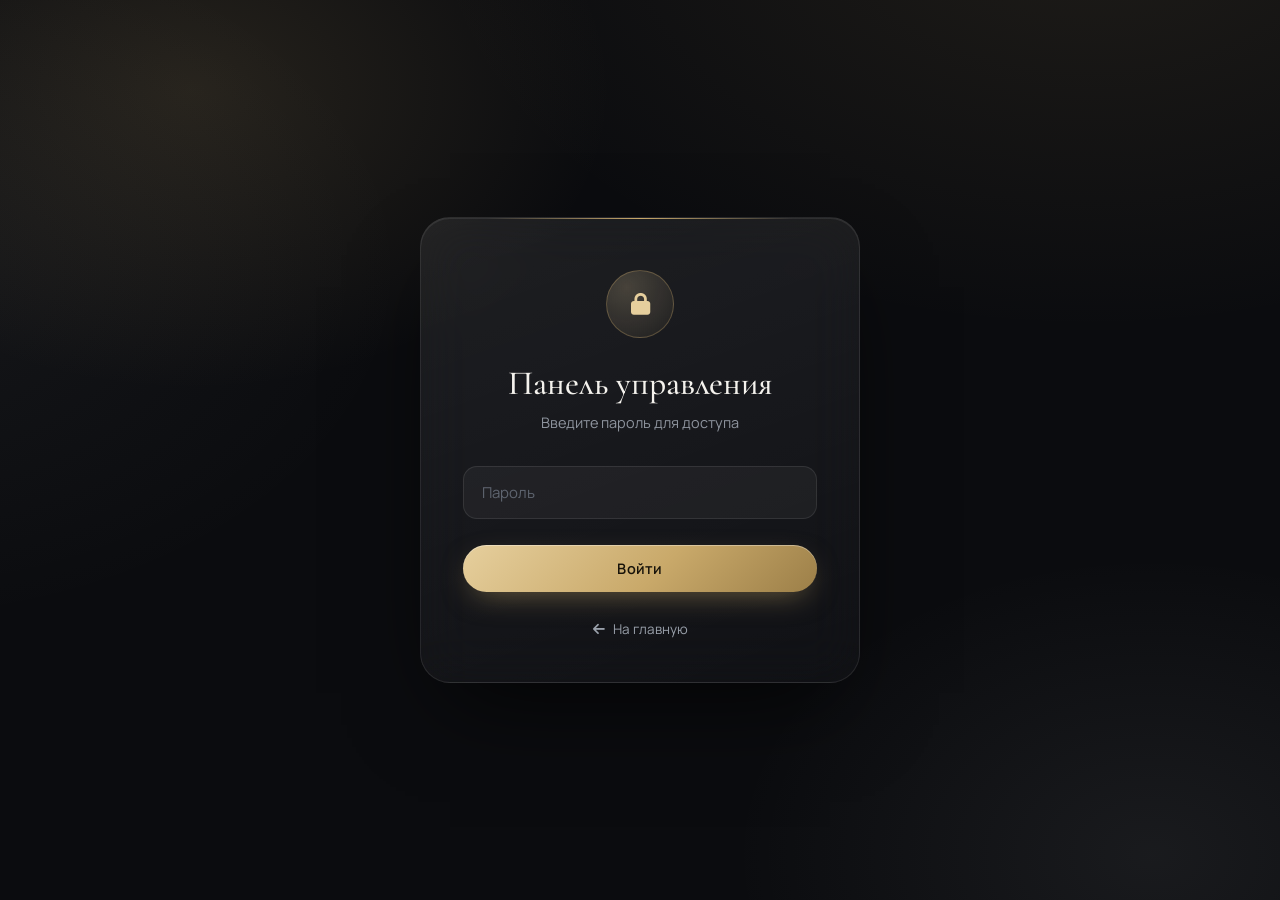
==== admin.html @ 1743007e "Initial frontend commit" ====
<!DOCTYPE html>
<html lang="ru">
<head>
  <meta charset="UTF-8">
  <meta name="viewport" content="width=device-width, initial-scale=1.0">
  <meta name="theme-color" content="#0b0c0f">
  <meta name="robots" content="noindex, nofollow">
  <title>Панель управления — УралWay</title>
  <link rel="preconnect" href="https://fonts.googleapis.com">
  <link rel="preconnect" href="https://fonts.gstatic.com" crossorigin>
  <link href="https://fonts.googleapis.com/css2?family=Cormorant+Garamond:wght@500;600;700&family=Manrope:wght@400;500;600;700&display=swap" rel="stylesheet">
  <link rel="stylesheet" href="https://cdnjs.cloudflare.com/ajax/libs/font-awesome/6.5.1/css/all.min.css">
  <link rel="stylesheet" href="style.css">
</head>
<body class="admin-body">

  <!-- ВХОД -->
  <div class="admin-login" id="adminLogin">
    <form class="login-card" id="loginForm" autocomplete="off">
      <div class="login-card__icon"><i class="fa-solid fa-lock"></i></div>
      <h1 class="login-card__title">Панель управления</h1>
      <p class="login-card__subtitle">Введите пароль для доступа</p>
      <div class="field field--login"><input type="password" id="adminPassword" placeholder="Пароль"></div>
      <button type="submit" class="btn btn--cta btn--block">Войти</button>
      <p class="login-card__error" id="loginError" hidden>Неверный пароль.</p>
      <a href="index.html" class="login-card__back"><i class="fa-solid fa-arrow-left"></i> На главную</a>
    </form>
  </div>

  <!-- ПРИЛОЖЕНИЕ -->
  <div class="admin-app" id="adminApp" hidden>

    <!-- БОКОВОЕ МЕНЮ -->
    <aside class="admin-sidebar">
      <div class="admin-brand">
        <span class="admin-brand__icon"><i class="fa-solid fa-route"></i></span>
        <span class="admin-brand__text">УралWay<small>панель управления</small></span>
      </div>

      <nav class="admin-nav" aria-label="Разделы">
        <span class="admin-nav__label">Разделы</span>
        <button class="btn btn--cta tab-btn active" data-tab="bookings"><i class="fa-solid fa-ticket"></i><span>Заявки и рейсы</span></button>

        <!-- ВРЕМЕННО СКРЫТО: РАССЫЛКА
        <button class="btn btn--outline tab-btn" data-tab="subscribers"><i class="fa-solid fa-envelope-open-text"></i><span>Подписчики (Email)</span></button>
        -->
        <button class="btn btn--outline tab-btn" data-tab="banned"><i class="fa-solid fa-user-slash"></i><span>Бан-лист</span></button>
      </nav>

      <div class="admin-sidebar__foot">
        <a href="index.html" class="admin-sidebar__link" target="_blank"><i class="fa-solid fa-globe"></i><span>Открыть сайт</span></a>
        <button class="btn btn--gold-outline btn--sm" id="logoutBtn"><i class="fa-solid fa-right-from-bracket"></i><span>Выйти</span></button>
      </div>
    </aside>

    <!-- ОСНОВНАЯ ОБЛАСТЬ -->
    <main class="admin-main">
      <div class="admin-content">

        <!-- ДОБАВЛЕНИЕ И УПРАВЛЕНИЕ РЕЙСАМИ -->
        <div class="admin-split">
          <div class="admin-section tab-content active" id="tab-bookings">
            <h2 class="admin-section__title"><i class="fa-solid fa-plus"></i> Добавить цикл поездки</h2>
            <p class="admin-section__hint">Создаются два рейса: «Туда» и «Обратно». Водитель у них общий, у каждого рейса своя шкала занятости мест.</p>
            <form id="addAnnouncementForm" class="admin-form">
              <div class="field field--wide">
                <label>Номер водителя * (на оба рейса)</label>
                <select id="aDriverId" required>
                  <option value="1">Водитель 1 (Черный)</option>
                  <option value="2">Водитель 2 (Серебристый)</option>
                </select>
              </div>

              <div class="cycle-leg cycle-leg--forward">
                <h3 class="cycle-leg__title"><i class="fa-solid fa-arrow-right"></i> Туда <small>Магнитогорск ➔ Оренбург</small></h3>
                <div class="field"><label>Дата *</label><input type="date" id="aDate" required></div>
                <div class="field"><label>Время старта *</label><input type="time" id="aTime" required></div>
                <div class="field field--wide"><label>Адрес старта *</label><input type="text" id="aAddress" required placeholder="г. Магнитогорск, Гостиный двор"></div>
              </div>

              <div class="cycle-leg cycle-leg--return">
                <h3 class="cycle-leg__title"><i class="fa-solid fa-arrow-left"></i> Обратно <small>Оренбург ➔ Магнитогорск</small></h3>
                <div class="field"><label>Дата * (может отличаться)</label><input type="date" id="aReturnDate" required></div>
                <div class="field"><label>Время старта *</label><input type="time" id="aReturnTime" required></div>
                <div class="field field--wide"><label>Адрес старта *</label><input type="text" id="aReturnAddress" required placeholder="г. Оренбург, Автовокзал"></div>
              </div>

              <button type="submit" class="btn btn--cta admin-form__submit">Опубликовать цикл</button>
            </form>
          </div>

          <div class="admin-section tab-content active" id="tab-trips">
            <h2 class="admin-section__title"><i class="fa-solid fa-bus"></i> Управление рейсами</h2>
            <p class="admin-section__hint">Рейсы «Туда» и «Обратно» с загрузкой по участкам.</p>
            <div id="adminTripsList" class="admin-trips-list"></div>
          </div>
        </div>

        <!-- ЗАЯВКИ -->
        <div class="tab-content active" id="tab-bookings-table">
          <h1 class="admin-title">Панель управления заявками</h1>
          <div class="stats">
            <div class="stat-card">
              <div class="stat-card__icon"><i class="fa-solid fa-layer-group"></i></div>
              <span class="stat-card__num" id="statTotal">0</span><span class="stat-card__label">Всего</span>
            </div>
            <div class="stat-card stat-card--new">
              <div class="stat-card__icon"><i class="fa-solid fa-bell"></i></div>
              <span class="stat-card__num" id="statNew">0</span><span class="stat-card__label">Новых</span>
            </div>
            <div class="stat-card stat-card--confirmed">
              <div class="stat-card__icon"><i class="fa-solid fa-circle-check"></i></div>
              <span class="stat-card__num" id="statConfirmed">0</span><span class="stat-card__label">Подтверждено</span>
            </div>
            <div class="stat-card stat-card--cancelled">
              <div class="stat-card__icon"><i class="fa-solid fa-circle-xmark"></i></div>
              <span class="stat-card__num" id="statCancelled">0</span><span class="stat-card__label">Отменено</span>
            </div>
          </div>
          <div class="table-wrap">
            <table class="admin-table">
              <thead>
                <tr>
                  <th>ID</th><th>Имя</th><th>Телефон</th><th>Рейс</th><th>Маршруты</th><th>Мест</th><th>Сумма</th><th>Статус</th><th>Действия</th>
                </tr>
              </thead>
              <tbody id="appsTableBody"></tbody>
            </table>
            <p class="table-empty" id="tableEmpty" hidden>Заявок нет.</p>
          </div>
        </div>

        <!-- ПОДПИСЧИКИ -->
        <!-- ВРЕМЕННО СКРЫТО: РАССЫЛКА
        <div class="tab-content" id="tab-subscribers-table" style="display: none;">
          <h1 class="admin-title">База подписчиков</h1>
          <div class="table-wrap">
            <table class="admin-table">
              <thead>
                <tr>
                  <th>ID</th><th>Email</th><th>Дата подписки</th>
                </tr>
              </thead>
              <tbody id="subscribersTableBody"></tbody>
            </table>
            <p class="table-empty" id="subsTableEmpty" hidden>Подписчиков пока нет.</p>
          </div>
        </div>
        -->

        <!-- БАН-ЛИСТ -->
        <div class="tab-content" id="tab-banned-table" style="display: none;">
          <h1 class="admin-title">Забаненные пользователи</h1>
          <div class="table-wrap">
            <table class="admin-table">
              <thead>
                <tr>
                  <th>ID</th><th>Имя</th><th>Телефон</th><th>Email</th><th>Причина бана</th><th>Действия</th>
                </tr>
              </thead>
              <tbody id="bannedTableBody"></tbody>
            </table>
            <p class="table-empty" id="bannedTableEmpty" hidden>Забаненных пользователей нет.</p>
          </div>
        </div>

      </div>
    </main>
  </div>

  <script src="script.js"></script>
</body>
</html>
---- style.css ----
/* =========================================================
   УралWay — «Тихая роскошь»
   Графит · угольный чёрный · шампанское золото · платина
   ========================================================= */

:root{
  /* Основная палитра */
  --ink:        #0b0c0f;           /* угольный чёрный */
  --ink-2:      #121418;           /* графит, глубокий */
  --graphite:   #1a1d22;           /* графит */
  --graphite-2: #23272d;
  --gold:       #c9a96a;           /* шампанское золото */
  --gold-hi:    #e6cf9d;
  --gold-lo:    #9c7f48;
  --gold-line:  rgba(201,169,106,.32);
  --plat:       #d7dade;           /* платина */
  --plat-dim:   #9aa1ab;
  --tx:         #e9e7e2;           /* тёплый белый */
  --tx-mute:    #8e949e;
  --hi:         #f4f2ed;           /* заголовки */

  --glass:      rgba(255,255,255,.04);
  --glass-2:    rgba(255,255,255,.07);
  --glass-brd:  rgba(255,255,255,.09);
  --field-bg:   rgba(255,255,255,.045);
  --opt-bg:     #16181d;

  --err:        #e59a8d;
  --ok:         #8fcfae;

  --radius:     22px;
  --radius-sm:  14px;
  --shadow:     0 24px 60px -24px rgba(0,0,0,.65);
  --shadow-lg:  0 40px 90px -30px rgba(0,0,0,.8);
  --t:          .45s cubic-bezier(.2,.7,.3,1);

  --font-display: 'Cormorant Garamond', 'Times New Roman', serif;
  --font-body:    'Manrope', system-ui, -apple-system, 'Segoe UI', sans-serif;

  /* Совместимость со старыми именами (используются в inline-стилях и JS) */
  --brand:       var(--hi);
  --brand-dark:  var(--ink);
  --brand-light: var(--plat);
  --accent:      var(--gold);
  --accent-soft: var(--gold-line);
  --cream:       var(--hi);
  --bg:          var(--ink);
  --text:        var(--tx);
  --muted:       var(--tx-mute);
  --line:        var(--glass-brd);
  --white:       var(--graphite);
  --danger:      #d9776a;
  --success:     #6fbf98;
  --warning:     #d9b45a;
  --info:        #7aa7d6;
}

/* ---------- База ---------- */
*,*::before,*::after{ box-sizing:border-box; }
html{ scroll-behavior:smooth; -webkit-text-size-adjust:100%; overflow-x:hidden; max-width:100%; }
body{
  margin:0;
  font-family:var(--font-body);
  font-size:16px;
  line-height:1.7;
  color:var(--tx);
  background:var(--ink);
  -webkit-font-smoothing:antialiased;
  overflow-x:hidden;
  max-width:100%;
}
body{
  background:
    radial-gradient(1100px 700px at 85% -10%, rgba(201,169,106,.10), transparent 60%),
    radial-gradient(900px 600px at -10% 30%, rgba(215,218,222,.05), transparent 60%),
    var(--ink);
  background-attachment:fixed;
}
img,svg{ max-width:100%; display:block; }
a{ color:inherit; text-decoration:none; transition:color var(--t); }
ul{ list-style:none; margin:0; padding:0; }
h1,h2,h3,h4{ font-family:var(--font-display); font-weight:600; color:var(--hi); margin:0; line-height:1.15; }
p{ margin:0; }
button{ font-family:inherit; cursor:pointer; border:none; background:none; color:inherit; }
input,select,textarea{ font-family:inherit; font-size:inherit; }
section[id]{ scroll-margin-top:96px; }
::selection{ background:var(--gold); color:#14110a; }

:focus-visible{ outline:2px solid var(--gold); outline-offset:3px; border-radius:6px; }

.container{ width:100%; max-width:1200px; margin:0 auto; padding:0 32px; }

/* ---------- Кнопки ---------- */
.btn{
  display:inline-flex; align-items:center; justify-content:center; gap:10px;
  padding:15px 30px;
  border-radius:999px;
  font-size:14.5px; font-weight:600; letter-spacing:.02em; line-height:1.2;
  white-space:nowrap;
  transition:transform var(--t), box-shadow var(--t), background var(--t), border-color var(--t), color var(--t);
}
.btn--cta,
.btn--submit{
  color:#17130a;
  background:linear-gradient(135deg, var(--gold-hi) 0%, var(--gold) 55%, var(--gold-lo) 100%);
  box-shadow:0 10px 30px -10px rgba(201,169,106,.55), inset 0 1px 0 rgba(255,255,255,.35);
}
.btn--cta:hover,
.btn--submit:hover:not(:disabled){
  transform:translateY(-2px);
  box-shadow:0 18px 40px -12px rgba(201,169,106,.7), inset 0 1px 0 rgba(255,255,255,.4);
}
.btn--submit{ padding:18px 40px; font-size:15.5px; }
.btn--submit:disabled{
  background:var(--glass-2); color:var(--tx-mute); box-shadow:none;
  border:1px solid var(--glass-brd); cursor:not-allowed;
}
.btn--gold-outline{
  color:var(--gold-hi);
  border:1px solid var(--gold-line);
  background:rgba(201,169,106,.06);
  backdrop-filter:blur(10px); -webkit-backdrop-filter:blur(10px);
}
.btn--gold-outline:hover{ background:var(--gold); color:#17130a; border-color:var(--gold); }
.btn--outline{
  color:var(--plat);
  border:1px solid var(--glass-brd);
  background:var(--glass);
}
.btn--outline:hover{ border-color:var(--gold-line); color:var(--gold-hi); background:rgba(201,169,106,.07); }
.btn--sm{ padding:11px 20px; font-size:13px; }
.btn--block{ width:100%; }
.btn--icon{ width:48px; height:48px; padding:0; border-radius:50%; flex-shrink:0; }
.btn--danger{
  color:var(--err);
  border:1px solid rgba(229,154,141,.28);
  background:rgba(229,154,141,.07);
}
.btn--danger:hover:not(:disabled){ background:var(--danger); color:#fff; border-color:var(--danger); }
.btn--danger:disabled{ opacity:.35; cursor:not-allowed; }
.btn:disabled{ cursor:not-allowed; }

/* ---------- Шапка ---------- */
.site-header{
  position:sticky; top:0; z-index:200;
  background:rgba(11,12,15,.62);
  backdrop-filter:blur(22px) saturate(150%); -webkit-backdrop-filter:blur(22px) saturate(150%);
  border-bottom:1px solid var(--glass-brd);
  transition:background var(--t), box-shadow var(--t);
}
.site-header.is-scrolled{
  background:rgba(11,12,15,.86);
  box-shadow:0 18px 50px -24px rgba(0,0,0,.9);
}
.header-main__inner{
  display:grid; grid-template-columns:auto 1fr auto; align-items:center; gap:36px;
  padding-top:18px; padding-bottom:18px;
  transition:padding var(--t);
}
.site-header.is-scrolled .header-main__inner{ padding-top:10px; padding-bottom:10px; }

.logo{ display:inline-flex; align-items:center; gap:14px; }
.logo__icon{
  width:44px; height:44px; border-radius:50%;
  display:grid; place-items:center;
  font-size:16px; color:var(--gold-hi);
  border:1px solid var(--gold-line);
  background:radial-gradient(circle at 30% 25%, rgba(230,207,157,.22), rgba(201,169,106,.04));
  transition:transform var(--t), background var(--t), color var(--t);
}
.logo:hover .logo__icon{ transform:rotate(-12deg); background:var(--gold); color:#17130a; }
.logo__text{
  display:flex; flex-direction:column;
  font-family:var(--font-display); font-weight:600; font-size:26px; letter-spacing:.06em; color:var(--hi); line-height:1;
}
.logo__text small{
  margin-top:6px;
  font-family:var(--font-body); font-weight:500; font-size:10.5px; letter-spacing:.14em; color:var(--plat-dim);
}

.header-contacts{ display:flex; justify-content:center; align-items:center; gap:28px; }
.contact-item{ display:inline-flex; align-items:center; gap:9px; font-size:13.5px; color:var(--plat-dim); }
.contact-item i{ color:var(--gold); font-size:12px; width:14px; text-align:center; }
.contact-item:hover{ color:var(--hi); }
.contact-item--phone span{ color:var(--plat); font-weight:600; letter-spacing:.02em; }

.header-actions{ display:flex; align-items:center; gap:14px; }

.burger{
  display:none; flex-direction:column; justify-content:center; gap:6px;
  width:46px; height:46px; padding:0 12px;
  border:1px solid var(--glass-brd); border-radius:50%; background:var(--glass);
}
.burger span{ display:block; height:1.5px; background:var(--plat); border-radius:2px; transition:transform var(--t), opacity var(--t); }
.burger.is-active span:nth-child(1){ transform:translateY(7.5px) rotate(45deg); }
.burger.is-active span:nth-child(2){ opacity:0; }
.burger.is-active span:nth-child(3){ transform:translateY(-7.5px) rotate(-45deg); }

.main-nav{ border-top:1px solid var(--glass-brd); }
.main-nav__list{ display:flex; justify-content:center; flex-wrap:wrap; gap:6px 34px; }
.main-nav__list a{
  position:relative; display:block; padding:14px 2px;
  font-size:13.5px; font-weight:500; letter-spacing:.03em; color:var(--plat-dim);
}
.main-nav__list a::after{
  content:""; position:absolute; left:0; right:0; bottom:9px; height:1px;
  background:linear-gradient(90deg, transparent, var(--gold), transparent);
  transform:scaleX(0); transition:transform var(--t);
}
.main-nav__list a:hover{ color:var(--hi); }
.main-nav__list a:hover::after{ transform:scaleX(1); }

/* ---------- Заголовки секций ---------- */
.section-title{
  position:relative;
  font-size:clamp(2.1rem, 3.6vw, 3.2rem);
  font-weight:500; letter-spacing:.005em; text-align:center;
  margin-bottom:clamp(40px, 6vw, 72px);
  padding-bottom:26px;
}
.section-title::after{
  content:""; position:absolute; left:50%; bottom:0; width:56px; height:1px;
  background:linear-gradient(90deg, transparent, var(--gold), transparent);
  transform:translateX(-50%); width:120px;
}
.section-title--left{ text-align:left; margin-bottom:18px; }
.section-title--left::after{ left:0; transform:none; background:linear-gradient(90deg, var(--gold), transparent); }
.section-title--dark{ color:var(--hi); }
.section-title--dark i{ color:var(--gold); margin-right:14px; font-size:.7em; }
.section-lead{ max-width:560px; color:var(--tx-mute); margin:0 0 44px; }

section.hero,
.announcements-section,
.booking,
.advantages,
.drivers-section,
.routes-section,
.reviews{ padding:clamp(72px, 10vw, 140px) 0; position:relative; }

/* ---------- Hero ---------- */
.hero{ padding-top:clamp(56px, 8vw, 110px) !important; overflow:hidden; }
.hero::before{
  content:""; position:absolute; inset:auto -10% -30% auto; width:640px; height:640px; border-radius:50%;
  background:radial-gradient(circle, rgba(201,169,106,.13), transparent 65%); pointer-events:none;
}
.hero__inner{
  position:relative; z-index:1;
  display:grid; grid-template-columns:1.08fr .92fr; align-items:center; gap:clamp(40px, 6vw, 96px);
}
.hero__eyebrow{
  display:inline-flex; align-items:center; gap:14px;
  font-size:14px; color:var(--gold-hi); letter-spacing:.04em; margin-bottom:28px;
}
.hero__eyebrow::before{ content:""; width:44px; height:1px; background:linear-gradient(90deg, transparent, var(--gold)); }
.hero__title{
  font-size:clamp(2.6rem, 5.6vw, 5rem);
  font-weight:500; line-height:1.03; letter-spacing:-.012em;
  margin-bottom:38px; max-width:14ch;
  text-wrap:balance;
}
.hero__list{ display:grid; grid-template-columns:1fr 1fr; gap:12px; max-width:520px; margin-bottom:40px; }
.hero__list li{
  display:flex; align-items:center; gap:12px;
  padding:13px 18px; font-size:14.5px; color:var(--plat);
  background:var(--glass); border:1px solid var(--glass-brd); border-radius:999px;
  backdrop-filter:blur(14px); -webkit-backdrop-filter:blur(14px);
}
.hero__list i{ color:var(--gold); font-size:11px; }
.hero__actions{ display:flex; flex-wrap:wrap; gap:14px; margin-bottom:56px; }
.hero__facts{
  display:inline-flex; flex-wrap:wrap;
  background:var(--glass); border:1px solid var(--glass-brd); border-radius:var(--radius);
  backdrop-filter:blur(16px); -webkit-backdrop-filter:blur(16px);
  box-shadow:var(--shadow);
}
.hero__fact{ padding:16px 28px; display:flex; flex-direction:column; gap:2px; }
.hero__fact + .hero__fact{ border-left:1px solid var(--glass-brd); }
.hero__fact b{ font-family:var(--font-display); font-size:30px; font-weight:600; color:var(--gold-hi); line-height:1.1; }
.hero__fact span{ font-size:12.5px; color:var(--tx-mute); }

.hero__media{ display:flex; justify-content:center; }
.hero-slider{ --arch:240px; position:relative; width:100%; max-width:480px; }
.hero-slider::before{
  content:""; position:absolute; inset:22px -22px -22px 22px; z-index:0;
  border:1px solid var(--gold-line); border-radius:var(--arch) var(--arch) 28px 28px;
}
.hero-slider__viewport{
  position:relative; z-index:1; aspect-ratio:4/5; overflow:hidden;
  border-radius:var(--arch) var(--arch) 28px 28px;
  background:linear-gradient(160deg, var(--graphite-2), var(--ink-2));
  border:1px solid var(--glass-brd);
  box-shadow:var(--shadow-lg);
}
.hero-slider__viewport::after{
  content:""; position:absolute; inset:0; pointer-events:none;
  background:linear-gradient(180deg, transparent 55%, rgba(11,12,15,.6));
}
.hero-slider__slide{
  position:absolute; inset:0; width:100%; height:100%; object-fit:cover;
  opacity:0; transform:scale(1.04); transition:opacity 1s ease, transform 6s ease;
}
.hero-slider__slide.is-active{ opacity:1; transform:scale(1); }
.hero-slider__arrow{
  position:absolute; top:50%; z-index:3; transform:translateY(-50%);
  width:46px; height:46px; border-radius:50%;
  display:grid; place-items:center; font-size:13px; color:var(--hi);
  background:rgba(11,12,15,.45); border:1px solid var(--glass-brd);
  backdrop-filter:blur(14px); -webkit-backdrop-filter:blur(14px);
  transition:background var(--t), color var(--t), border-color var(--t);
}
.hero-slider__arrow--prev{ left:14px; }
.hero-slider__arrow--next{ right:14px; }
.hero-slider__arrow:hover{ background:var(--gold); color:#17130a; border-color:var(--gold); }
.hero-slider__dots{ position:absolute; z-index:3; left:0; right:0; bottom:22px; display:flex; justify-content:center; gap:8px; }
.hero-slider__dot{ width:22px; height:3px; border-radius:3px; background:rgba(255,255,255,.35); transition:width var(--t), background var(--t); }
.hero-slider__dot.is-active{ width:40px; background:var(--gold-hi); }

/* ---------- Поля формы ---------- */
.field{ display:flex; flex-direction:column; gap:8px; position:relative; }
.field label{ font-size:12.5px; font-weight:600; letter-spacing:.03em; color:var(--plat-dim); }
.field input,
.field select,
.field textarea{
  width:100%; padding:15px 18px;
  color:var(--tx); font-size:15px;
  background:var(--field-bg);
  border:1px solid var(--glass-brd); border-radius:var(--radius-sm);
  transition:border-color var(--t), background var(--t), box-shadow var(--t);
  outline:none;
}
.field input::placeholder,
.field textarea::placeholder{ color:#5f6570; }
.field input:hover,
.field select:hover,
.field textarea:hover{ border-color:rgba(255,255,255,.18); }
.field input:focus,
.field select:focus,
.field textarea:focus{
  border-color:var(--gold); background:rgba(201,169,106,.06);
  box-shadow:0 0 0 4px rgba(201,169,106,.13);
}
.field textarea{ resize:vertical; min-height:96px; }
.field select{
  appearance:none; -webkit-appearance:none; cursor:pointer; padding-right:44px;
  background-image:url("data:image/svg+xml,%3Csvg xmlns='http://www.w3.org/2000/svg' width='14' height='9' viewBox='0 0 14 9' fill='none'%3E%3Cpath d='M1 1.5l6 6 6-6' stroke='%23c9a96a' stroke-width='1.6' stroke-linecap='round' stroke-linejoin='round'/%3E%3C/svg%3E");
  background-repeat:no-repeat; background-position:right 18px center;
}
.field select option{ background:var(--opt-bg); color:var(--tx); }
.field__error{ display:none; font-size:12.5px; color:var(--err); }
.field.has-error input,
.field.has-error select,
.field.has-error textarea{ border-color:var(--err); box-shadow:0 0 0 4px rgba(229,154,141,.1); }
.field.has-error .field__error{ display:block; }

/* ---------- Анонсы ---------- */
.announcements-grid{ display:grid; grid-template-columns:repeat(auto-fill, minmax(300px, 1fr)); gap:24px; }
.announcement-card{
  position:relative; padding:30px 28px;
  background:linear-gradient(160deg, var(--glass-2), var(--glass));
  border:1px solid var(--glass-brd); border-radius:var(--radius);
  backdrop-filter:blur(18px); -webkit-backdrop-filter:blur(18px);
  box-shadow:var(--shadow);
  transition:transform var(--t), border-color var(--t);
}
.announcement-card::before{
  content:""; position:absolute; left:28px; right:28px; top:0; height:1px;
  background:linear-gradient(90deg, transparent, var(--gold), transparent);
}
.announcement-card:hover{ transform:translateY(-4px); border-color:var(--gold-line); }
.announcement-card h3{ font-size:24px; font-weight:600; margin-bottom:16px; color:var(--hi); }
.announcement-card p{ display:flex; align-items:center; gap:4px; font-size:14.5px; margin-bottom:8px; color:var(--plat); }
.announcement-card i{ color:var(--gold); width:22px; font-size:13px; }
.empty-msg{ grid-column:1/-1; text-align:center; color:var(--tx-mute); padding:40px 0; font-size:15px; }

/* Схема мест */
.seats-visualization{ margin-top:22px; padding-top:22px; border-top:1px solid var(--glass-brd); }
.minivan-layout{
  display:grid; grid-template-columns:repeat(3, 1fr); gap:9px;
  width:max-content; margin:0 auto 16px; padding:16px;
  background:rgba(0,0,0,.28); border:1px solid var(--glass-brd); border-radius:var(--radius-sm);
}
.seat{
  width:34px; height:34px; border-radius:9px;
  display:flex; align-items:center; justify-content:center;
  font-size:12px; font-weight:700; transition:transform .2s ease, background .2s ease;
}
.seat.driver{ background:var(--graphite-2); color:var(--plat-dim); border:1px solid var(--glass-brd); cursor:default; }
.seat.occupied{ background:linear-gradient(135deg, var(--gold-hi), var(--gold-lo)); color:#17130a; cursor:not-allowed; opacity:.9; }
.seat.free{ background:transparent; border:1.5px solid var(--gold); color:var(--gold-hi); cursor:pointer; }
.seat.free:hover{ transform:scale(1.1); background:rgba(201,169,106,.16); }
.seats-info{ text-align:center; font-size:13px; }
.seats-count{ display:block; color:var(--plat); font-weight:600; margin-bottom:4px; }
.seats-status{ font-weight:600; font-size:12.5px; letter-spacing:.02em; }
.seats-status.available{ color:var(--ok); }
.seats-status.low{ color:var(--warning); }
.seats-status.full{ color:var(--err); }

/* ---------- Бронирование ---------- */
.booking-form{
  position:relative; padding:clamp(28px, 4.5vw, 56px);
  background:linear-gradient(160deg, rgba(255,255,255,.07), rgba(255,255,255,.025));
  border:1px solid var(--glass-brd); border-radius:30px;
  backdrop-filter:blur(26px) saturate(140%); -webkit-backdrop-filter:blur(26px) saturate(140%);
  box-shadow:var(--shadow-lg), inset 0 1px 0 rgba(255,255,255,.08);
}
.booking-form::before{
  content:""; position:absolute; left:12%; right:12%; top:0; height:1px;
  background:linear-gradient(90deg, transparent, var(--gold), transparent);
}
.booking-form__grid,
.main-info-grid{ display:grid; grid-template-columns:repeat(3, 1fr); gap:22px; }
.booking-form__grid .field--wide{ grid-column:1 / -1; }

.passengers-header{
  display:flex; flex-wrap:wrap; align-items:center; justify-content:space-between; gap:18px;
  margin:44px 0 20px; padding-top:36px; border-top:1px solid var(--glass-brd);
}
.passengers-header__left{ display:flex; flex-wrap:wrap; align-items:center; gap:24px; }
.passengers-header h3{ font-size:28px; font-weight:500; margin:0; }

.total-passengers-counter{
  min-width:180px; padding:10px 18px;
  background:var(--glass); border:1px solid var(--glass-brd); border-radius:var(--radius-sm);
}
.counter-header{ display:flex; align-items:baseline; gap:6px; font-size:13px; }
.counter-label,.counter-limit{ color:var(--tx-mute); }
.counter-value{ font-family:var(--font-display); font-weight:600; font-size:22px; color:var(--gold-hi); }
.counter-bar{ height:3px; margin-top:8px; background:rgba(255,255,255,.08); border-radius:3px; overflow:hidden; }
.counter-bar-fill{ height:100%; background:linear-gradient(90deg, var(--gold-lo), var(--gold-hi)); border-radius:3px; transition:width .5s cubic-bezier(.2,.7,.3,1), background .3s; }
.total-passengers-counter.is-full .counter-bar-fill{ background:var(--danger); }
.total-passengers-counter.is-full .counter-value{ color:var(--err); }

#passengersContainer{ display:grid; gap:14px; }
.passenger-row{
  display:grid; grid-template-columns:1.2fr 1.2fr 110px minmax(90px, auto) 48px; align-items:end; gap:16px;
  padding:20px 22px;
  background:rgba(0,0,0,.2); border:1px solid var(--glass-brd); border-radius:var(--radius);
}
.passenger-row .field{ max-width:none !important; }
.row-price-preview{
  font-family:var(--font-display); font-size:26px; font-weight:600; color:var(--gold-hi);
  text-align:right; white-space:nowrap; padding-bottom:8px;
}

.booking-form__footer{
  display:flex; align-items:center; justify-content:space-between; flex-wrap:wrap; gap:24px;
  margin-top:36px; padding-top:32px; border-top:1px solid var(--glass-brd);
}
.total-calc{ display:flex; align-items:baseline; flex-wrap:wrap; gap:12px; }
.total-calc span{ font-size:14.5px; color:var(--tx-mute); }
.total-calc strong{ font-family:var(--font-display); font-size:48px; font-weight:600; color:var(--gold-hi); line-height:1; }
.booking-form__note{ display:flex; align-items:center; justify-content:center; gap:10px; margin-top:22px; font-size:13px; color:var(--tx-mute); }
.booking-form__note i{ color:var(--gold); }

/* ---------- Доп. услуги ---------- */
.services-extra-grid{ display:grid; grid-template-columns:1fr 1fr; gap:28px; }
.service-extra-card{
  display:flex; flex-direction:column; padding:clamp(30px, 4vw, 48px);
  background:linear-gradient(160deg, var(--glass-2), var(--glass));
  border:1px solid var(--glass-brd); border-radius:28px;
  backdrop-filter:blur(20px); -webkit-backdrop-filter:blur(20px);
  box-shadow:var(--shadow);
  transition:transform var(--t), border-color var(--t);
}
.service-extra-card:hover{ transform:translateY(-6px); border-color:var(--gold-line); }
.service-extra-icon{
  width:64px; height:64px; margin-bottom:28px; border-radius:50%;
  display:grid; place-items:center; font-size:22px; color:var(--gold-hi);
  border:1px solid var(--gold-line);
  background:radial-gradient(circle at 30% 25%, rgba(230,207,157,.2), rgba(201,169,106,.03));
}
.service-extra-title{ font-size:32px; font-weight:600; letter-spacing:.04em; margin-bottom:8px; }
.service-extra-subtitle{ color:var(--gold-hi); font-size:14.5px; margin-bottom:20px; }
.service-extra-desc{ color:var(--tx-mute); font-size:15px; margin-bottom:26px; }
.service-extra-list{ display:grid; gap:12px; margin-bottom:34px; }
.service-extra-list li{ display:flex; align-items:flex-start; gap:14px; font-size:14.5px; color:var(--plat); }
.service-extra-list li i{ color:var(--gold); font-size:11px; margin-top:8px; }
.service-extra-list--emoji .emoji{ font-size:17px; line-height:1.5; filter:grayscale(.35); }
.service-phone-box{
  margin-top:auto; padding:20px 24px; font-size:13.5px; color:var(--tx-mute);
  background:rgba(0,0,0,.25); border:1px solid var(--glass-brd); border-radius:var(--radius-sm);
}
.service-phone-box a{ display:inline-block; margin-top:6px; font-family:var(--font-display); font-size:28px; font-weight:600; color:var(--gold-hi); }
.service-phone-box a:hover{ color:var(--hi); }

/* ---------- Водители ---------- */
.drivers-grid{ display:grid; grid-template-columns:repeat(auto-fit, minmax(320px, 1fr)); gap:28px; max-width:920px; margin:0 auto; }
.driver-card{
  overflow:hidden;
  background:linear-gradient(160deg, var(--glass-2), var(--glass));
  border:1px solid var(--glass-brd); border-radius:var(--radius);
  box-shadow:var(--shadow);
}
.driver-photos{ display:grid; grid-template-columns:1fr 1fr; gap:1px; background:var(--glass-brd); }
.photo-placeholder{
  aspect-ratio:1/1; display:grid; place-items:center;
  font-size:34px; color:var(--gold-lo);
  background:linear-gradient(160deg, var(--graphite-2), var(--ink-2));
}
.driver-info{ padding:28px; }
.driver-info h3{ font-size:26px; margin-bottom:18px; }
.driver-info p{ display:flex; align-items:center; gap:12px; font-size:14.5px; color:var(--tx-mute); margin-bottom:10px; }
.driver-info i{ color:var(--gold); font-size:13px; width:18px; text-align:center; }
.driver-info span{ font-weight:600; color:var(--plat); }

/* ---------- Маршруты и цены ---------- */
.routes__grid{ display:grid; gap:36px; }
.route-card{
  padding:clamp(26px, 4vw, 52px);
  background:linear-gradient(160deg, rgba(255,255,255,.06), rgba(255,255,255,.02));
  border:1px solid var(--glass-brd); border-radius:30px;
  backdrop-filter:blur(22px); -webkit-backdrop-filter:blur(22px);
  box-shadow:var(--shadow);
}
.route-card__title{
  display:flex; align-items:center; flex-wrap:wrap; gap:14px;
  font-size:clamp(1.5rem, 2.6vw, 2.15rem); font-weight:500; margin-bottom:32px;
}
.route-card__title i{ font-size:.55em; color:var(--gold); }
.route-total-distance{ font-family:var(--font-body); font-size:.5em; font-weight:500; color:var(--tx-mute); }

.route-path{
  display:flex; flex-wrap:wrap; align-items:flex-end; gap:14px 4px;
  padding-bottom:34px; margin-bottom:34px; border-bottom:1px solid var(--glass-brd);
}
.route-city{
  padding:8px 16px; font-size:14px; font-weight:600; color:var(--hi);
  background:var(--glass-2); border:1px solid var(--glass-brd); border-radius:999px;
}
.route-path > .route-city:first-child,
.route-path > .route-city:last-child{ border-color:var(--gold-line); color:var(--gold-hi); background:rgba(201,169,106,.08); }
.route-connector{ display:inline-flex; flex-direction:column; align-items:center; gap:1px; padding:0 8px; }
.route-connector .route-distance{ font-size:11px; color:var(--tx-mute); }
.route-connector .route-arrow{ color:var(--gold-lo); font-size:11px; }
.route-distance{ font-size:12px; font-weight:500; color:var(--tx-mute); white-space:nowrap; }

.route-prices-grid{ display:grid; grid-template-columns:repeat(auto-fill, minmax(300px, 1fr)); gap:20px; }
.price-card{
  padding:26px 26px 18px;
  background:rgba(0,0,0,.22); border:1px solid var(--glass-brd); border-radius:var(--radius);
  transition:border-color var(--t), transform var(--t);
}
.price-card:hover{ border-color:var(--gold-line); transform:translateY(-3px); }
.price-card__title{ font-size:21px; font-weight:600; color:var(--gold-hi); margin-bottom:12px; }
.price-table{ width:100%; border-collapse:collapse; }
.price-table tr{ border-bottom:1px solid var(--glass-brd); }
.price-table tr:last-child{ border-bottom:none; }
.price-table td{ padding:11px 0; font-size:14px; color:var(--plat); vertical-align:baseline; }
.price-table td .route-distance{ margin-left:4px; }
.price-table td:last-child{ text-align:right; white-space:nowrap; font-variant-numeric:tabular-nums; font-weight:700; color:var(--hi); padding-left:14px; }

/* ---------- Преимущества ---------- */
.advantages__grid{ display:grid; grid-template-columns:repeat(6, 1fr); gap:24px; }
.adv-card{
  grid-column:span 2; padding:36px 30px;
  background:linear-gradient(160deg, var(--glass-2), var(--glass));
  border:1px solid var(--glass-brd); border-radius:var(--radius);
  backdrop-filter:blur(18px); -webkit-backdrop-filter:blur(18px);
  transition:transform var(--t), border-color var(--t);
}
.adv-card:nth-child(n+4),
.adv-card--center{ grid-column:span 3; }
.adv-card:hover{ transform:translateY(-5px); border-color:var(--gold-line); }
.adv-card__icon{
  width:54px; height:54px; margin-bottom:24px; border-radius:50%;
  display:grid; place-items:center; font-size:19px; color:var(--gold-hi);
  border:1px solid var(--gold-line); background:rgba(201,169,106,.07);
  transition:background var(--t), color var(--t);
}
.adv-card:hover .adv-card__icon{ background:var(--gold); color:#17130a; }
.adv-card h3{ font-size:25px; margin-bottom:10px; }
.adv-card p{ font-size:14.5px; color:var(--tx-mute); }

/* ---------- Отзывы ---------- */
.reviews-summary{
  display:flex; align-items:center; justify-content:space-between; gap:24px;
  padding:28px 36px; margin-bottom:36px;
  background:linear-gradient(160deg, var(--glass-2), var(--glass));
  border:1px solid var(--glass-brd); border-radius:var(--radius);
  backdrop-filter:blur(18px); -webkit-backdrop-filter:blur(18px);
}
.reviews-summary__score{ display:flex; align-items:center; gap:20px; flex-wrap:wrap; }
.reviews-summary__num{ font-family:var(--font-display); font-size:58px; font-weight:600; color:var(--gold-hi); line-height:1; }
.reviews-summary__count{ font-size:14px; color:var(--tx-mute); }
.stars-outer{ position:relative; display:inline-block; color:rgba(255,255,255,.14); font-size:22px; letter-spacing:3px; line-height:1; }
.stars-inner{ position:absolute; top:0; left:0; white-space:nowrap; overflow:hidden; color:var(--gold); }
.reviews__grid{ display:grid; grid-template-columns:repeat(3, 1fr); gap:24px; }
.review-card{
  display:flex; flex-direction:column; padding:32px 28px;
  background:linear-gradient(160deg, var(--glass-2), var(--glass));
  border:1px solid var(--glass-brd); border-radius:var(--radius);
  box-shadow:var(--shadow);
  transition:transform var(--t), border-color var(--t);
}
.review-card:hover{ transform:translateY(-4px); border-color:var(--gold-line); }
.review-card__stars{ color:var(--gold); font-size:14px; letter-spacing:3px; margin-bottom:18px; }
.review-card__text{ flex-grow:1; margin-bottom:24px; font-size:15px; line-height:1.75; color:var(--plat); }
.review-card__meta{ display:flex; justify-content:space-between; align-items:center; gap:12px; padding-top:18px; border-top:1px solid var(--glass-brd); font-size:13px; }
.review-card__name{ font-weight:700; color:var(--hi); }
.review-card__date{ color:var(--tx-mute); font-size:12.5px; }
.reviews__more{ text-align:center; margin-top:36px; }

/* ---------- Футер ---------- */
.site-footer{
  position:relative; padding:clamp(60px, 8vw, 100px) 0 0;
  background:linear-gradient(180deg, var(--ink-2), #07080a);
  border-top:1px solid var(--glass-brd);
}
.site-footer::before{
  content:""; position:absolute; left:15%; right:15%; top:-1px; height:1px;
  background:linear-gradient(90deg, transparent, var(--gold), transparent);
}
.footer__grid{ display:grid; grid-template-columns:1.1fr 1.3fr .8fr; gap:clamp(36px, 6vw, 80px); padding-bottom:56px; }
.logo--footer{ margin-bottom:24px; }
.footer__about{ max-width:34ch; color:var(--tx-mute); font-size:14.5px; }
.footer__title{ font-size:24px; font-weight:600; margin-bottom:24px; }
.footer__list li{ display:flex; align-items:flex-start; gap:12px; margin-bottom:14px; font-size:14.5px; color:var(--plat); }
.footer__list i{ color:var(--gold); margin-top:5px; width:14px; flex-shrink:0; font-size:13px; }
.footer__list svg{ color:var(--gold); }
.footer__list a:hover{ color:var(--gold-hi); }
.footer__list--nav{ display:grid; grid-template-columns:1fr; }
.footer__list--nav li{ display:block; margin-bottom:12px; }
.footer__list--nav a{ color:var(--plat-dim); }
.footer__list--nav a:hover{ color:var(--gold-hi); }

.footer-route{ margin-top:34px; }
.footer-route__title{ font-family:var(--font-body); font-size:13px; font-weight:600; letter-spacing:.04em; color:var(--plat-dim); margin-bottom:16px; }
.footer-route__track{ display:flex; overflow-x:auto; padding-bottom:12px; }
.footer-route__track::-webkit-scrollbar{ height:3px; }
.footer-route__track::-webkit-scrollbar-thumb{ background:var(--gold-lo); border-radius:3px; }
.footer-route__track::-webkit-scrollbar-track{ background:rgba(255,255,255,.05); }
.footer-route__point{ position:relative; display:flex; flex-direction:column; align-items:center; gap:8px; min-width:92px; flex-shrink:0; }
.footer-route__point:not(:last-child)::after{
  content:""; position:absolute; top:calc(1.5em + 8px + 4px); left:50%; width:100%; height:1px;
  background:linear-gradient(90deg, var(--gold-lo), var(--gold-line));
}
.footer-route__city{ font-size:12px; color:var(--plat); white-space:nowrap; }
.footer-route__dot{ position:relative; z-index:1; width:9px; height:9px; border-radius:50%; background:var(--gold); box-shadow:0 0 0 4px rgba(201,169,106,.15); }
.footer-route__dist{ font-size:11px; color:var(--tx-mute); }
.footer-route__total{ margin-top:10px; font-size:13px; color:var(--gold-hi); }

.footer__bottom{ padding:26px 0 34px; text-align:center; font-size:13px; color:var(--tx-mute); border-top:1px solid var(--glass-brd); }

/* Рассылка (на случай включения) */
.footer-subscribe{ margin-top:30px; }
.footer-subscribe__title{ font-family:var(--font-body); font-size:13px; font-weight:600; margin-bottom:8px; }
.footer-subscribe__desc{ font-size:13.5px; color:var(--tx-mute); margin-bottom:14px; }
.subscribe-form__group{ display:flex; gap:10px; }
.subscribe-form input[type="email"]{ flex:1; padding:14px 18px; color:var(--tx); background:var(--field-bg); border:1px solid var(--glass-brd); border-radius:999px; outline:none; }
.subscribe-form input[type="email"]:focus{ border-color:var(--gold); }
.subscribe-form button{ padding:14px 26px; border-radius:999px; font-weight:600; color:#17130a; background:linear-gradient(135deg, var(--gold-hi), var(--gold)); }
.subscribe-form button:disabled{ opacity:.5; cursor:not-allowed; }
.subscribe-messages{ margin-top:10px; font-size:13px; }
.sub-msg--success{ color:var(--ok); }
.sub-msg--error{ color:var(--err); }
.sub-msg--warning{ color:var(--warning); }

/* ---------- Плавающая панель ---------- */
.social-sidebar{
  position:fixed; top:50%; right:-70px; z-index:150; transform:translateY(-50%);
  display:flex; flex-direction:column; padding:8px;
  background:rgba(11,12,15,.6); border:1px solid var(--glass-brd); border-right:none; border-radius:20px 0 0 20px;
  backdrop-filter:blur(18px); -webkit-backdrop-filter:blur(18px);
  box-shadow:var(--shadow);
  transition:right .6s cubic-bezier(.2,.7,.3,1);
}
.social-sidebar.is-visible{ right:0; }
.social-sidebar__link{ position:relative; width:48px; height:48px; display:grid; place-items:center; color:var(--plat); border-radius:14px; transition:background var(--t), color var(--t); }
.social-sidebar__link:not(:last-child){ margin-bottom:4px; }
.social-sidebar__link:hover{ background:var(--gold); color:#17130a; }
.social-sidebar__tooltip{
  position:absolute; right:calc(100% + 14px); top:50%; transform:translateY(-50%) translateX(8px);
  padding:9px 14px; font-size:13px; white-space:nowrap; color:var(--hi);
  background:rgba(11,12,15,.9); border:1px solid var(--glass-brd); border-radius:10px;
  opacity:0; pointer-events:none; transition:opacity .3s, transform .3s;
}
.social-sidebar__link:hover .social-sidebar__tooltip{ opacity:1; transform:translateY(-50%); }

/* ---------- Модальные окна ---------- */
.modal{ position:fixed; inset:0; z-index:2000; display:grid; place-items:center; padding:20px; overflow-y:auto; }
.modal[hidden]{ display:none; }
.modal__overlay{ position:absolute; inset:0; background:rgba(5,6,8,.74); backdrop-filter:blur(10px); -webkit-backdrop-filter:blur(10px); animation:fadeIn .3s ease; }
.modal__card{
  position:relative; width:100%; max-width:440px; padding:46px 40px 38px; text-align:center;
  background:linear-gradient(160deg, #1d2025, #121418);
  border:1px solid var(--glass-brd); border-radius:28px;
  box-shadow:0 40px 100px -20px rgba(0,0,0,.9), inset 0 1px 0 rgba(255,255,255,.08);
  animation:modalPop .45s cubic-bezier(.2,.8,.3,1);
}
.modal__card::before{ content:""; position:absolute; left:15%; right:15%; top:0; height:1px; background:linear-gradient(90deg, transparent, var(--gold), transparent); }
.modal__card--receipt{ max-width:500px; }
.modal__card--review{ max-width:520px; text-align:left; }
.modal__icon{
  width:68px; height:68px; margin:0 auto 22px; border-radius:50%;
  display:grid; place-items:center; font-size:30px; color:var(--ok);
  background:rgba(143,207,174,.1); border:1px solid rgba(143,207,174,.3);
  animation:iconPulse .6s ease;
}
.modal__title{ font-family:var(--font-display); font-size:30px; font-weight:600; color:var(--hi); margin:0 0 26px; line-height:1.2; }
.modal__card--review .modal__title{ text-align:center; }
.modal__btn{ min-width:160px; padding:15px 36px; }
.modal__actions{ display:flex; justify-content:flex-end; gap:12px; margin-top:8px; }
.review-form{ display:grid; gap:18px; }

.receipt-details{ margin-bottom:22px; padding:6px 22px; text-align:left; background:rgba(0,0,0,.28); border:1px solid var(--glass-brd); border-radius:var(--radius-sm); }
.receipt-row{ display:flex; justify-content:space-between; align-items:baseline; gap:20px; padding:12px 0; font-size:14.5px; }
.receipt-row + .receipt-row{ border-top:1px solid var(--glass-brd); }
.receipt-row span{ color:var(--tx-mute); }
.receipt-row strong{ color:var(--hi); text-align:right; font-weight:600; }
.receipt-note{ margin-bottom:26px; font-size:14px; color:var(--tx-mute); }
.receipt-note strong{ color:var(--gold-hi); font-size:17px; }

.rating-input{ display:flex; flex-direction:row-reverse; justify-content:flex-end; gap:6px; }
.rating-input input{ display:none; }
.rating-input label{ color:rgba(255,255,255,.16); font-size:28px; cursor:pointer; transition:color .2s, transform .2s; }
.rating-input label:hover{ transform:scale(1.12); }
.rating-input input:checked ~ label,
.rating-input label:hover,
.rating-input label:hover ~ label{ color:var(--gold); }

@keyframes fadeIn{ from{ opacity:0; } to{ opacity:1; } }
@keyframes modalPop{ 0%{ opacity:0; transform:scale(.92) translateY(24px); } 100%{ opacity:1; transform:none; } }
@keyframes iconPulse{ 0%{ transform:scale(0); } 60%{ transform:scale(1.15); } 100%{ transform:scale(1); } }

/* ---------- Появление при прокрутке ---------- */
.reveal{ opacity:0; transform:translateY(22px); transition:opacity .9s cubic-bezier(.2,.7,.3,1), transform .9s cubic-bezier(.2,.7,.3,1); }
.reveal.is-visible{ opacity:1; transform:none; }

/* ---------- Адаптив ---------- */
@media (max-width:1100px){
  .header-main__inner{ gap:20px; }
  .header-contacts .contact-item:not(.contact-item--phone){ display:none; }
  .reviews__grid{ grid-template-columns:repeat(2, 1fr); }
  .footer__grid{ grid-template-columns:1fr 1fr; }
  .footer__grid > .footer__col:first-child{ grid-column:1 / -1; }
}
@media (max-width:980px){
  .hero__inner{ grid-template-columns:1fr; }
  .hero__media{ order:-1; }
  .hero-slider{ --arch:200px; max-width:400px; margin-bottom:24px; }
  .hero__title{ max-width:none; }
  .booking-form__grid,.main-info-grid{ grid-template-columns:1fr 1fr; }
  .passenger-row{ grid-template-columns:1fr 1fr 1fr; }
  .passenger-row .row-price-preview{ text-align:left; grid-column:1 / 3; padding-bottom:0; }
  .passenger-row .remove-row{ justify-self:end; }
  .services-extra-grid{ grid-template-columns:1fr; }
  .advantages__grid{ grid-template-columns:repeat(2, 1fr); }
  .adv-card,.adv-card:nth-child(n+4){ grid-column:auto; }
  .adv-card--center{ grid-column:1 / -1; max-width:520px; justify-self:center; width:100%; }
}
@media (max-width:768px){
  .container{ padding:0 20px; }
  .header-main__inner{ grid-template-columns:1fr auto; gap:12px; padding-top:12px; padding-bottom:12px; }
  .logo__icon{ width:40px; height:40px; }
  .logo__text{ font-size:23px; }
  .header-contacts,.header-actions .btn--gold-outline{ display:none; }
  .burger{ display:flex; }
  .main-nav{ max-height:0; overflow:hidden; border-top:none; transition:max-height .55s cubic-bezier(.2,.7,.3,1); }
  .main-nav.is-open{ max-height:560px; border-top:1px solid var(--glass-brd); }
  .main-nav__list{ flex-direction:column; flex-wrap:nowrap; gap:0; padding:10px 0 18px; }
  .main-nav__list a{ padding:14px 4px; font-size:15px; border-bottom:1px solid var(--glass-brd); }
  .main-nav__list a::after{ display:none; }
  .hero__list{ grid-template-columns:1fr; }
  .hero__facts{ display:flex; width:100%; }
  .hero__fact{ flex:1; padding:14px 14px; }
  .hero__fact b{ font-size:25px; }
  .hero__actions .btn{ flex:1 1 100%; }
  .booking-form__grid,.main-info-grid{ grid-template-columns:1fr !important; }
  .passengers-header{ flex-direction:column; align-items:stretch; }
  .passengers-header__left{ flex-direction:column; align-items:stretch; gap:16px; }
  .passenger-row{ grid-template-columns:1fr 1fr; padding:18px; }
  .passenger-row .field:nth-child(1),
  .passenger-row .field:nth-child(2){ grid-column:1 / -1; }
  .passenger-row .row-price-preview{ grid-column:auto; text-align:left; }
  .booking-form__footer{ flex-direction:column; align-items:stretch; text-align:center; }
  .total-calc{ justify-content:center; }
  .btn--submit{ width:100%; }
  .reviews__grid{ grid-template-columns:1fr; }
  .reviews-summary{ flex-direction:column; text-align:center; padding:24px 20px; }
  .reviews-summary__score{ justify-content:center; flex-direction:column; gap:10px; }
  .advantages__grid{ grid-template-columns:1fr; }
  .route-card{ padding:24px 18px; }
  .route-prices-grid{ grid-template-columns:1fr; }
  .route-connector .route-distance{ font-size:10px; }
  .footer__grid{ grid-template-columns:1fr; }
  .footer__list--nav{ grid-template-columns:1fr 1fr; gap:0 20px; }
  .subscribe-form__group{ flex-direction:column; }
  .modal__card{ padding:38px 22px 28px; }
  .modal__title{ font-size:26px; }
  .modal__btn{ width:100%; }
  .modal__actions{ flex-direction:column-reverse; }
  .modal__actions .btn{ width:100%; }
  .social-sidebar{ display:none !important; }
}
@media (max-width:420px){
  .hero-slider__arrow{ width:38px; height:38px; }
  .passenger-row{ grid-template-columns:1fr 1fr; }
}
@media (prefers-reduced-motion:reduce){
  *,*::before,*::after{ animation-duration:.01ms !important; animation-iteration-count:1 !important; transition-duration:.01ms !important; scroll-behavior:auto !important; }
  .reveal{ opacity:1; transform:none; }
}

/* =========================================================
   АДМИН-ПАНЕЛЬ — боковое меню, стеклянные карточки, таблицы
   ========================================================= */
.admin-body{ min-height:100vh; }
.admin-app[hidden],
.login-card__error[hidden],
.table-empty[hidden]{ display:none !important; }

/* ---------- Вход ---------- */
.admin-login{
  min-height:100vh; display:grid; place-items:center; padding:30px 20px;
  background:
    radial-gradient(700px 500px at 15% 10%, rgba(201,169,106,.14), transparent 60%),
    radial-gradient(700px 500px at 90% 95%, rgba(215,218,222,.07), transparent 60%);
}
.login-card{
  position:relative; width:100%; max-width:440px; padding:52px 42px 40px; text-align:center;
  background:linear-gradient(160deg, rgba(255,255,255,.08), rgba(255,255,255,.025));
  border:1px solid var(--glass-brd); border-radius:30px;
  backdrop-filter:blur(26px) saturate(140%); -webkit-backdrop-filter:blur(26px) saturate(140%);
  box-shadow:var(--shadow-lg), inset 0 1px 0 rgba(255,255,255,.08);
}
.login-card::before{ content:""; position:absolute; left:15%; right:15%; top:0; height:1px; background:linear-gradient(90deg, transparent, var(--gold), transparent); }
.login-card__icon{
  width:68px; height:68px; margin:0 auto 26px; border-radius:50%;
  display:grid; place-items:center; font-size:22px; color:var(--gold-hi);
  border:1px solid var(--gold-line); background:radial-gradient(circle at 30% 25%, rgba(230,207,157,.22), rgba(201,169,106,.03));
}
.login-card__title{ font-size:34px; font-weight:500; margin-bottom:8px; }
.login-card__subtitle{ color:var(--tx-mute); font-size:14.5px; margin-bottom:30px; }
.field--login{ margin-bottom:20px; text-align:left; }
.login-card .btn{ margin-top:6px; }
.login-card__error{ margin-top:18px; padding:11px 16px; font-size:13.5px; color:var(--err); background:rgba(229,154,141,.08); border:1px solid rgba(229,154,141,.28); border-radius:var(--radius-sm); }
.login-card__back{ display:inline-flex; align-items:center; gap:8px; margin-top:26px; font-size:13.5px; color:var(--plat-dim); }
.login-card__back:hover{ color:var(--gold-hi); }

/* ---------- Каркас ---------- */
.admin-app{ display:grid; grid-template-columns:276px minmax(0,1fr); min-height:100vh; }

.admin-sidebar{
  position:sticky; top:0; height:100vh; display:flex; flex-direction:column;
  padding:30px 20px 24px;
  background:linear-gradient(180deg, rgba(255,255,255,.05), rgba(255,255,255,.015));
  border-right:1px solid var(--glass-brd);
  backdrop-filter:blur(24px) saturate(140%); -webkit-backdrop-filter:blur(24px) saturate(140%);
}
.admin-brand{ display:flex; align-items:center; gap:14px; padding:0 10px 28px; margin-bottom:22px; border-bottom:1px solid var(--glass-brd); }
.admin-brand__icon{
  width:44px; height:44px; flex-shrink:0; border-radius:50%; display:grid; place-items:center; font-size:16px; color:var(--gold-hi);
  border:1px solid var(--gold-line); background:radial-gradient(circle at 30% 25%, rgba(230,207,157,.22), rgba(201,169,106,.04));
}
.admin-brand__text{ display:flex; flex-direction:column; font-family:var(--font-display); font-size:25px; font-weight:600; letter-spacing:.05em; color:var(--hi); line-height:1; }
.admin-brand__text small{ margin-top:6px; font-family:var(--font-body); font-size:11px; font-weight:500; letter-spacing:.1em; color:var(--plat-dim); }

.admin-nav{ display:flex; flex-direction:column; gap:6px; }
.admin-nav__label{ padding:0 12px 8px; font-size:12px; font-weight:600; color:var(--tx-mute); letter-spacing:.04em; }
.admin-nav .tab-btn{
  display:flex; align-items:center; justify-content:flex-start; gap:14px; width:100%;
  padding:14px 16px; border-radius:16px; white-space:normal; text-align:left;
  font-size:14.5px; font-weight:600; letter-spacing:.01em;
  color:var(--plat-dim); background:transparent; border:1px solid transparent; box-shadow:none;
  transition:background var(--t), color var(--t), border-color var(--t);
}
.admin-nav .tab-btn i{ width:20px; text-align:center; font-size:15px; color:var(--tx-mute); transition:color var(--t); }
.admin-nav .tab-btn:hover{ transform:none; background:var(--glass); color:var(--hi); box-shadow:none; }
.admin-nav .tab-btn.active,
.admin-nav .tab-btn.btn--cta{
  color:var(--gold-hi); background:linear-gradient(135deg, rgba(201,169,106,.18), rgba(201,169,106,.05));
  border-color:var(--gold-line); box-shadow:inset 0 1px 0 rgba(255,255,255,.06);
}
.admin-nav .tab-btn.active i,
.admin-nav .tab-btn.btn--cta i{ color:var(--gold); }
.admin-nav .tab-btn.btn--outline:not(.active){ color:var(--plat-dim); background:transparent; border-color:transparent; }

.admin-sidebar__foot{ margin-top:auto; display:grid; gap:10px; padding-top:22px; border-top:1px solid var(--glass-brd); }
.admin-sidebar__link{ display:flex; align-items:center; gap:12px; padding:12px 16px; border-radius:14px; font-size:14px; color:var(--plat-dim); }
.admin-sidebar__link i{ width:20px; text-align:center; color:var(--tx-mute); }
.admin-sidebar__link:hover{ background:var(--glass); color:var(--hi); }
.admin-sidebar__foot .btn{ width:100%; }

.admin-main{ min-width:0; padding:clamp(28px, 4vw, 56px) clamp(20px, 4vw, 56px) 80px; }
.admin-content{ max-width:1320px; margin:0 auto; }

/* ---------- Панели ---------- */
.admin-section{
  position:relative; padding:clamp(24px, 3vw, 36px);
  background:linear-gradient(160deg, rgba(255,255,255,.065), rgba(255,255,255,.02));
  border:1px solid var(--glass-brd); border-radius:var(--radius);
  backdrop-filter:blur(22px); -webkit-backdrop-filter:blur(22px);
  box-shadow:var(--shadow);
}
.admin-section::before{ content:""; position:absolute; left:8%; right:8%; top:0; height:1px; background:linear-gradient(90deg, transparent, var(--gold-line), transparent); }
.admin-split{ display:grid; grid-template-columns:minmax(0,1.15fr) minmax(0,1fr); gap:26px; margin-bottom:44px; align-items:start; }
.admin-section__title{ display:flex; align-items:center; gap:14px; font-size:28px; font-weight:500; margin-bottom:6px; }
.admin-section__title i{ font-size:15px; width:38px; height:38px; display:grid; place-items:center; border-radius:50%; color:var(--gold-hi); border:1px solid var(--gold-line); background:rgba(201,169,106,.07); }
.admin-section__hint{ margin-bottom:26px; font-size:13.5px; color:var(--tx-mute); }

.admin-form{ display:grid; grid-template-columns:repeat(2, minmax(0,1fr)); gap:18px; }
.admin-form .field--wide{ grid-column:1 / -1; }
.admin-form__submit{ grid-column:1 / -1; justify-self:start; margin-top:6px; }
.field input[type="date"],
.field input[type="time"]{ color-scheme:dark; }

.admin-title{ font-size:clamp(2rem, 3.4vw, 2.9rem); font-weight:500; margin-bottom:28px; }

/* ---------- Статистика ---------- */
.stats{ display:grid; grid-template-columns:repeat(4, minmax(0,1fr)); gap:20px; margin-bottom:32px; }
.stat-card{
  position:relative; overflow:hidden; display:flex; flex-direction:column; gap:4px; padding:26px 26px 24px;
  background:linear-gradient(160deg, rgba(255,255,255,.075), rgba(255,255,255,.02));
  border:1px solid var(--glass-brd); border-radius:var(--radius);
  backdrop-filter:blur(20px); -webkit-backdrop-filter:blur(20px);
  box-shadow:var(--shadow);
  transition:transform var(--t), border-color var(--t);
  --tone:var(--gold);
}
.stat-card::after{ content:""; position:absolute; right:-40px; top:-40px; width:140px; height:140px; border-radius:50%; background:radial-gradient(circle, var(--tone), transparent 68%); opacity:.14; pointer-events:none; }
.stat-card:hover{ transform:translateY(-4px); border-color:var(--gold-line); }
.stat-card__icon{ width:44px; height:44px; margin-bottom:18px; border-radius:14px; display:grid; place-items:center; font-size:16px; color:var(--tone); background:rgba(255,255,255,.05); border:1px solid var(--glass-brd); }
.stat-card__num{ font-family:var(--font-display); font-size:52px; font-weight:600; line-height:1; color:var(--hi); }
.stat-card__label{ font-size:13.5px; color:var(--tx-mute); }
.stat-card--new{ --tone:var(--warning); }
.stat-card--confirmed{ --tone:var(--success); }
.stat-card--cancelled{ --tone:var(--danger); }
.stat-card--new .stat-card__num{ color:var(--warning); }
.stat-card--confirmed .stat-card__num{ color:var(--success); }
.stat-card--cancelled .stat-card__num{ color:var(--err); }

/* ---------- Таблицы ---------- */
.table-wrap{
  overflow-x:auto;
  background:linear-gradient(160deg, rgba(255,255,255,.055), rgba(255,255,255,.015));
  border:1px solid var(--glass-brd); border-radius:var(--radius);
  box-shadow:var(--shadow);
}
.table-wrap::-webkit-scrollbar{ height:6px; }
.table-wrap::-webkit-scrollbar-thumb{ background:var(--gold-lo); border-radius:6px; }
.admin-table{ width:100%; min-width:880px; border-collapse:collapse; font-size:14px; }
.admin-table thead th{
  padding:18px 20px; text-align:left; white-space:nowrap;
  font-size:12.5px; font-weight:600; letter-spacing:.04em; color:var(--plat-dim);
  background:rgba(0,0,0,.28); border-bottom:1px solid var(--glass-brd);
}
.admin-table tbody td{ padding:18px 20px; color:var(--plat); vertical-align:middle; border-bottom:1px solid var(--glass-brd); }
.admin-table tbody tr{ transition:background .3s ease; }
.admin-table tbody tr:hover{ background:rgba(201,169,106,.055); }
.admin-table tbody tr:last-child td{ border-bottom:none; }
.admin-table .cell-comment{ max-width:220px; color:var(--tx-mute); font-size:12.5px; }
.table-empty{ padding:56px 20px; text-align:center; color:var(--tx-mute); font-size:15px; }

.badge{ display:inline-block; padding:5px 13px; border-radius:999px; font-size:12px; font-weight:600; letter-spacing:.02em; white-space:nowrap; border:1px solid; }
.badge--new{ color:#e7c776; background:rgba(217,180,90,.12); border-color:rgba(217,180,90,.4); }
.badge--confirmed{ color:#8fcfae; background:rgba(111,191,152,.12); border-color:rgba(111,191,152,.4); }
.badge--cancelled{ color:#e59a8d; background:rgba(217,119,106,.12); border-color:rgba(217,119,106,.4); }
.badge--completed{ color:#a9c6e6; background:rgba(122,167,214,.12); border-color:rgba(122,167,214,.4); }

.row-actions{ display:flex; flex-wrap:wrap; gap:6px; min-width:180px; }
.row-btn{ padding:7px 13px; border-radius:999px; font-size:12px; font-weight:600; white-space:nowrap; border:1px solid transparent; transition:background var(--t), color var(--t), border-color var(--t); }
.row-btn--confirm{ color:var(--success); border-color:rgba(111,191,152,.4); background:rgba(111,191,152,.07); }
.row-btn--confirm:hover{ background:var(--success); color:#0b1a13; }
.row-btn--cancel{ color:var(--err); border-color:rgba(217,119,106,.4); background:rgba(217,119,106,.07); }
.row-btn--cancel:hover{ background:var(--danger); color:#fff; }
.row-btn--complete{ color:var(--info); border-color:rgba(122,167,214,.4); background:rgba(122,167,214,.07); }
.row-btn--complete:hover{ background:var(--info); color:#0b1520; }
.row-btn--delete{ color:var(--plat-dim); border-color:var(--glass-brd); background:var(--glass); }
.row-btn--delete:hover{ background:var(--graphite-2); color:var(--hi); border-color:rgba(255,255,255,.2); }
.row-btn--ban{ color:#f0b3a9; border-color:rgba(217,119,106,.5); background:rgba(217,119,106,.12); }
.row-btn--ban:hover{ background:#8c2f25; color:#fff; }

/* ---------- Список рейсов ---------- */
.admin-trips-list{ display:grid; gap:12px; }
.admin-trip-item{
  display:flex; justify-content:space-between; align-items:center; flex-wrap:wrap; gap:12px;
  padding:16px 20px; font-size:14px; color:var(--plat);
  background:rgba(0,0,0,.22); border:1px solid var(--glass-brd); border-radius:var(--radius-sm);
  transition:border-color var(--t), background var(--t);
}
.admin-trip-item:hover{ border-color:var(--gold-line); background:rgba(201,169,106,.05); }
.admin-trip-item strong{ color:var(--hi); font-weight:700; }

/* ---------- Адаптив ---------- */
@media (max-width:1180px){
  .admin-split{ grid-template-columns:1fr; }
  .stats{ grid-template-columns:repeat(2, minmax(0,1fr)); }
}
@media (max-width:980px){
  .admin-app{ grid-template-columns:1fr; }
  .admin-sidebar{
    position:sticky; top:0; z-index:100; height:auto; flex-direction:row; flex-wrap:wrap; align-items:center; gap:12px 18px;
    padding:14px 18px; border-right:none; border-bottom:1px solid var(--glass-brd);
  }
  .admin-brand{ padding:0; margin:0; border:none; }
  .admin-brand__text small{ display:none; }
  .admin-nav{ order:3; flex-direction:row; flex:1 1 100%; overflow-x:auto; padding-bottom:2px; }
  .admin-nav__label{ display:none; }
  .admin-nav .tab-btn{ width:auto; flex:0 0 auto; padding:11px 18px; white-space:nowrap; }
  .admin-sidebar__foot{ margin:0 0 0 auto; display:flex; align-items:center; padding:0; border:none; gap:8px; }
  .admin-sidebar__foot .btn{ width:auto; }
  .admin-sidebar__link span{ display:none; }
}
@media (max-width:640px){
  .stats{ gap:12px; }
  .stat-card{ padding:20px 18px; }
  .stat-card__num{ font-size:40px; }
  .admin-form{ grid-template-columns:1fr; }
  .login-card{ padding:42px 24px 30px; }
  .admin-sidebar__foot .btn span{ display:none; }
}

/* =========================================================
   СЕГМЕНТНОЕ БРОНИРОВАНИЕ: подсказки в форме и шкала в админке
   ========================================================= */
.seats-hint{ font-size:12.5px; font-weight:600; line-height:1.4; margin-top:2px; }
.seats-hint:empty{ display:none; }
.seats-hint.is-ok{ color:var(--ok); }
.seats-hint.is-low{ color:var(--warning); }
.seats-hint.is-full,
.seats-hint.is-over{ color:var(--err); }

.field input[readonly]{ opacity:.55; cursor:not-allowed; }

.seg-load{ width:100%; display:grid; gap:9px; padding-top:14px; border-top:1px solid var(--glass-brd); }
.seg-load__loading{ font-size:12.5px; color:var(--tx-mute); }
.seg-load__row{ display:grid; grid-template-columns:minmax(150px, 210px) 1fr 44px; align-items:center; gap:12px; font-size:12.5px; color:var(--plat-dim); }
.seg-load__bar{ height:6px; border-radius:6px; background:rgba(255,255,255,.08); overflow:hidden; }
.seg-load__bar i{ display:block; height:100%; border-radius:6px; background:linear-gradient(90deg, var(--gold-lo), var(--gold-hi)); transition:width .6s cubic-bezier(.2,.7,.3,1); }
.seg-load__row b{ text-align:right; color:var(--hi); font-variant-numeric:tabular-nums; }
.seg-load__row.is-high .seg-load__bar i{ background:linear-gradient(90deg, #a77c26, var(--warning)); }
.seg-load__row.is-full .seg-load__bar i{ background:var(--danger); }
.seg-load__row.is-full b{ color:var(--err); }
@media (max-width:640px){
  .seg-load__row{ grid-template-columns:1fr 44px; }
  .seg-load__bar{ grid-column:1 / -1; order:3; }
}

/* =========================================================
   ЦИКЛ ПОЕЗДКИ: плашка посадки, направления, форма «Туда / Обратно»
   ========================================================= */
.boarding-info{
  display:flex; align-items:flex-start; gap:9px; margin-top:2px; padding:10px 13px;
  font-size:12.5px; line-height:1.5; color:var(--plat);
  background:rgba(201,169,106,.08); border:1px solid var(--gold-line); border-radius:12px;
}
.boarding-info:empty{ display:none; }
.boarding-info i{ margin-top:3px; font-size:12px; color:var(--gold); }
.boarding-info strong{ color:var(--gold-hi); font-weight:700; }

.announcement-card .trip-dir{ color:var(--gold-hi); font-weight:600; }

.dir-badge{
  display:inline-block; margin-left:8px; padding:3px 11px; border-radius:999px;
  font-size:11.5px; font-weight:600; letter-spacing:.02em; white-space:nowrap; border:1px solid;
}
.dir-badge--forward{ color:var(--gold-hi); border-color:var(--gold-line); background:rgba(201,169,106,.08); }
.dir-badge--return{ color:var(--plat); border-color:rgba(215,218,222,.3); background:rgba(215,218,222,.07); }

.cycle-leg{
  grid-column:1 / -1; display:grid; grid-template-columns:repeat(2, minmax(0,1fr)); gap:16px;
  padding:20px 22px 22px; min-width:0;
  background:rgba(0,0,0,.2); border:1px solid var(--glass-brd); border-radius:var(--radius-sm);
}
.cycle-leg--forward{ border-left:2px solid var(--gold); }
.cycle-leg--return{ border-left:2px solid var(--plat-dim); }
.cycle-leg__title{ grid-column:1 / -1; display:flex; align-items:baseline; flex-wrap:wrap; gap:10px; font-size:22px; font-weight:500; }
.cycle-leg__title i{ font-size:13px; color:var(--gold); align-self:center; }
.cycle-leg__title small{ font-family:var(--font-body); font-size:12.5px; font-weight:500; color:var(--tx-mute); }
.cycle-leg .field--wide{ grid-column:1 / -1; }
@media (max-width:640px){ .cycle-leg{ grid-template-columns:1fr; padding:18px; } }

/* Бан-лист: причина бана */
.admin-table .cell-reason{ max-width:280px; font-size:13px; line-height:1.5; color:var(--err); word-break:break-word; }
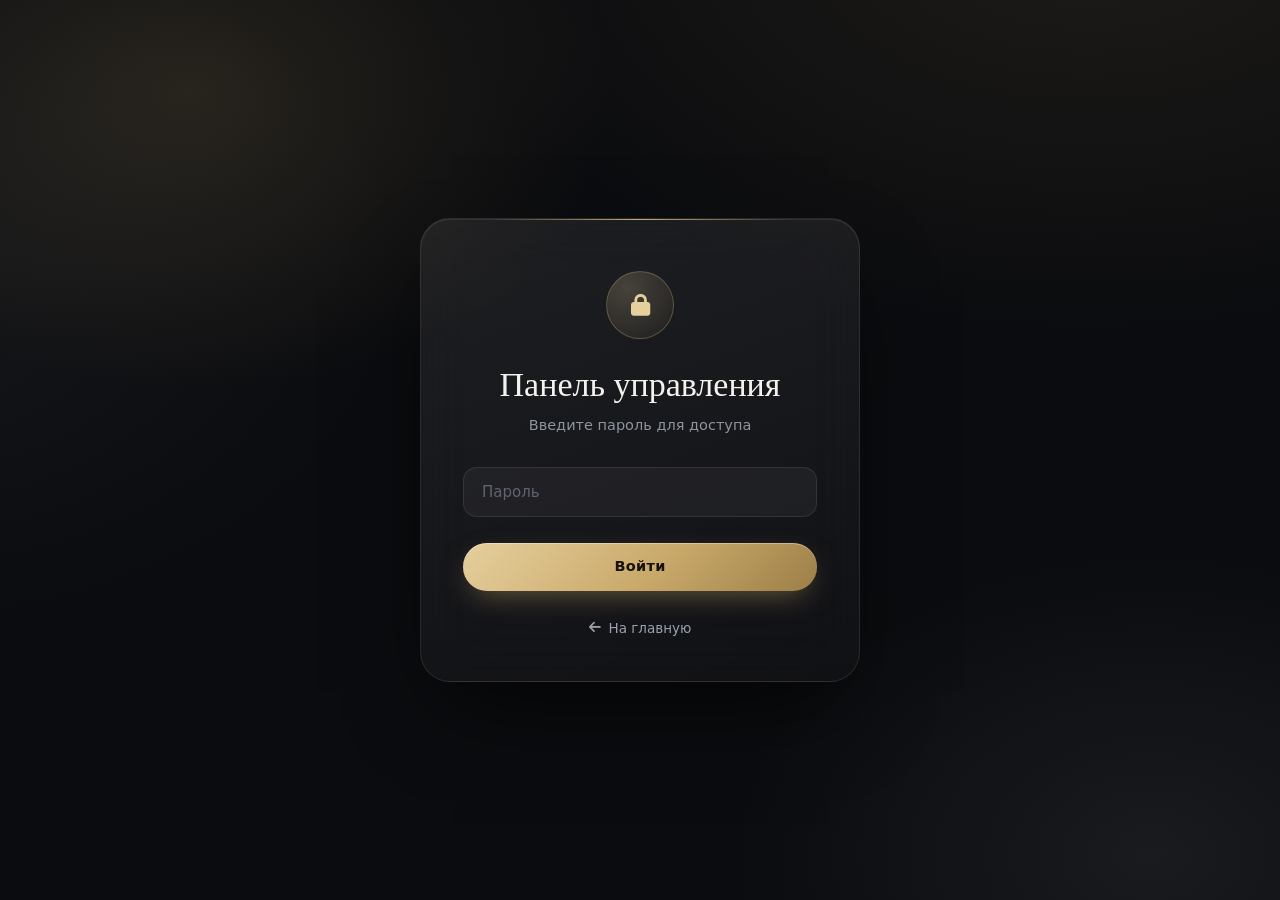
==== commit cba3d904: "Update admin.html" ====
--- a/admin.html
+++ b/admin.html
@@ -3,12 +3,12 @@
 <head>
   <meta charset="UTF-8">
   <meta name="viewport" content="width=device-width, initial-scale=1.0">
-  <meta name="theme-color" content="#0b0c0f">
+  <meta name="theme-color" content="#00427A">
   <meta name="robots" content="noindex, nofollow">
   <title>Панель управления — УралWay</title>
   <link rel="preconnect" href="https://fonts.googleapis.com">
   <link rel="preconnect" href="https://fonts.gstatic.com" crossorigin>
-  <link href="https://fonts.googleapis.com/css2?family=Cormorant+Garamond:wght@500;600;700&family=Manrope:wght@400;500;600;700&display=swap" rel="stylesheet">
+  <link href="https://fonts.googleapis.com/css2?family=Inter:wght@400;500;600;700&display=swap" rel="stylesheet">
   <link rel="stylesheet" href="https://cdnjs.cloudflare.com/ajax/libs/font-awesome/6.5.1/css/all.min.css">
   <link rel="stylesheet" href="style.css">
 </head>
--- a/style.css
+++ b/style.css
@@ -1072,3 +1072,19 @@
 
 /* Бан-лист: причина бана */
 .admin-table .cell-reason{ max-width:280px; font-size:13px; line-height:1.5; color:var(--err); word-break:break-word; }
+
+/* =========================================================
+   ТОЧКА ПОСАДКИ, «МАРШРУТ НЕ НАЙДЕН», ДВА ТЕЛЕФОНА
+   ========================================================= */
+.passenger-row .stop-field{ grid-column:1 / -1; }
+.field select:disabled{ opacity:.55; cursor:not-allowed; }
+.field select option:disabled{ color:#5f6570; }
+
+.row-price-preview.is-notfound{
+  font-family:var(--font-body); font-size:13px; font-weight:600; line-height:1.3;
+  color:var(--err); white-space:normal; text-align:right;
+}
+
+.phones-stack{ display:flex; flex-direction:column; gap:2px; line-height:1.35; }
+.phones-stack a{ color:inherit; }
+.phones-stack a:hover{ color:var(--gold-hi); }
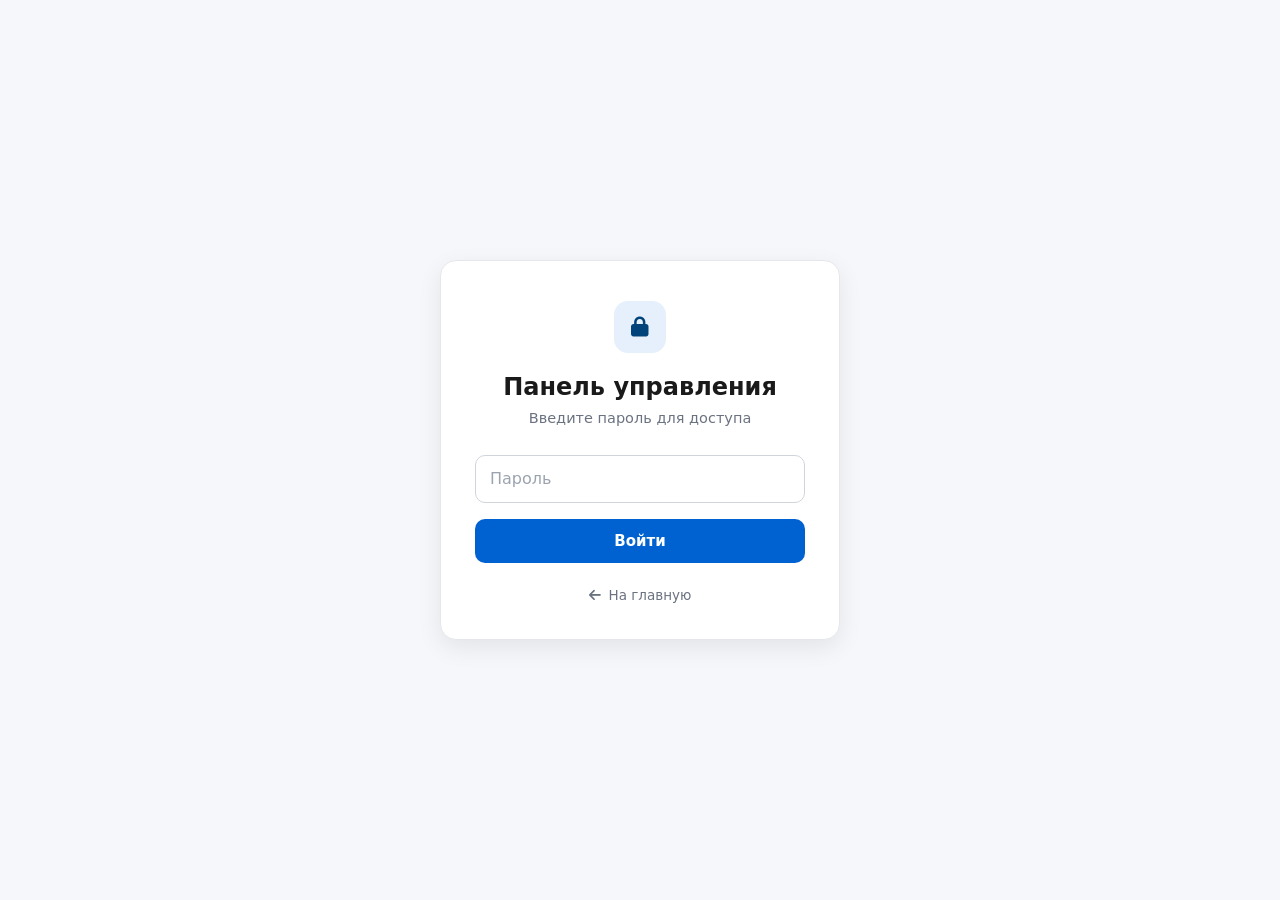
==== commit 242adc0b: "Update admin.html" ====
--- a/admin.html
+++ b/admin.html
@@ -11,8 +11,31 @@
   <link href="https://fonts.googleapis.com/css2?family=Inter:wght@400;500;600;700&display=swap" rel="stylesheet">
   <link rel="stylesheet" href="https://cdnjs.cloudflare.com/ajax/libs/font-awesome/6.5.1/css/all.min.css">
   <link rel="stylesheet" href="style.css">
+
+  <!-- Yandex.Metrika counter -->
+    <!-- В админке запись сессий (Вебвизор), карта кликов и отслеживание ссылок отключены: в панели видны имена и телефоны пассажиров -->
+  <script type="text/javascript">
+    window.dataLayer = window.dataLayer || [];
+    (function(m,e,t,r,i,k,a){m[i]=m[i]||function(){(m[i].a=m[i].a||[]).push(arguments)};
+    m[i].l=1*new Date();
+    for (var j = 0; j < document.scripts.length; j++) {if (document.scripts[j].src === r) { return; }}
+    k=e.createElement(t),a=e.getElementsByTagName(t)[0],k.async=1,k.src=r,a.parentNode.insertBefore(k,a)})
+    (window, document, "script", "https://mc.yandex.ru/metrika/tag.js", "ym");
+
+    ym(114068100, "init", {
+        clickmap:false,
+            trackLinks:false,
+            accurateTrackBounce:false,
+            webvisor:false,
+            ecommerce:"dataLayer"
+    });
+  </script>
+  <!-- /Yandex.Metrika counter -->
 </head>
 <body class="admin-body">
+  <!-- Yandex.Metrika noscript -->
+  <noscript><div><img src="https://mc.yandex.ru/watch/114068100" style="position:absolute; left:-9999px;" alt="" /></div></noscript>
+  <!-- /Yandex.Metrika noscript -->
 
   <!-- ВХОД -->
   <div class="admin-login" id="adminLogin">
--- a/style.css
+++ b/style.css
@@ -1,1090 +1,644 @@
 /* =========================================================
-   УралWay — «Тихая роскошь»
-   Графит · угольный чёрный · шампанское золото · платина
+   УралWay — «Утилитарный минимализм»
+   Белый и светло-серый фон · глубокий синий бренд · яркий синий для действий
+   Шрифт: Inter. Тени лёгкие, формы чистые.
    ========================================================= */
 
 :root{
-  /* Основная палитра */
-  --ink:        #0b0c0f;           /* угольный чёрный */
-  --ink-2:      #121418;           /* графит, глубокий */
-  --graphite:   #1a1d22;           /* графит */
-  --graphite-2: #23272d;
-  --gold:       #c9a96a;           /* шампанское золото */
-  --gold-hi:    #e6cf9d;
-  --gold-lo:    #9c7f48;
-  --gold-line:  rgba(201,169,106,.32);
-  --plat:       #d7dade;           /* платина */
-  --plat-dim:   #9aa1ab;
-  --tx:         #e9e7e2;           /* тёплый белый */
-  --tx-mute:    #8e949e;
-  --hi:         #f4f2ed;           /* заголовки */
-
-  --glass:      rgba(255,255,255,.04);
-  --glass-2:    rgba(255,255,255,.07);
-  --glass-brd:  rgba(255,255,255,.09);
-  --field-bg:   rgba(255,255,255,.045);
-  --opt-bg:     #16181d;
-
-  --err:        #e59a8d;
-  --ok:         #8fcfae;
-
-  --radius:     22px;
-  --radius-sm:  14px;
-  --shadow:     0 24px 60px -24px rgba(0,0,0,.65);
-  --shadow-lg:  0 40px 90px -30px rgba(0,0,0,.8);
-  --t:          .45s cubic-bezier(.2,.7,.3,1);
-
-  --font-display: 'Cormorant Garamond', 'Times New Roman', serif;
-  --font-body:    'Manrope', system-ui, -apple-system, 'Segoe UI', sans-serif;
-
-  /* Совместимость со старыми именами (используются в inline-стилях и JS) */
-  --brand:       var(--hi);
-  --brand-dark:  var(--ink);
-  --brand-light: var(--plat);
-  --accent:      var(--gold);
-  --accent-soft: var(--gold-line);
-  --cream:       var(--hi);
-  --bg:          var(--ink);
-  --text:        var(--tx);
-  --muted:       var(--tx-mute);
-  --line:        var(--glass-brd);
-  --white:       var(--graphite);
-  --danger:      #d9776a;
-  --success:     #6fbf98;
-  --warning:     #d9b45a;
-  --info:        #7aa7d6;
+  --white:#FFFFFF;
+  --bg:#FFFFFF;
+  --bg-alt:#F5F7FA;
+
+  --brand:#00427A;            /* глубокий синий — бренд */
+  --brand-dark:#002A4D;       /* футер */
+  --primary:#0062D1;          /* кнопки действия */
+  --primary-hover:#0053B3;
+  --primary-soft:#E6F0FC;
+  --success:#00A651;
+  --success-soft:#E3F5EB;
+
+  --text:#1A1A1A;             /* заголовки и основной текст */
+  --muted:#6B7280;            /* второстепенный текст */
+  --line:#E5E7EB;             /* границы полей */
+  --line-strong:#D1D5DB;
+
+  --accent:#F5B301;           /* звёзды отзывов (эту переменную использует script.js) */
+  --danger:#D92D20;
+  --err:#D92D20;
+  --warning:#B54708;
+  --info:#0062D1;
+
+  --shadow:0 4px 12px rgba(0,0,0,.05);
+  --shadow-md:0 8px 24px rgba(0,0,0,.08);
+  --radius:12px;
+  --radius-sm:8px;
+  --t:.2s ease;
+  --font:'Inter', system-ui, -apple-system, 'Segoe UI', Roboto, Arial, sans-serif;
 }
 
 /* ---------- База ---------- */
 *,*::before,*::after{ box-sizing:border-box; }
 html{ scroll-behavior:smooth; -webkit-text-size-adjust:100%; overflow-x:hidden; max-width:100%; }
 body{
-  margin:0;
-  font-family:var(--font-body);
-  font-size:16px;
-  line-height:1.7;
-  color:var(--tx);
-  background:var(--ink);
-  -webkit-font-smoothing:antialiased;
-  overflow-x:hidden;
-  max-width:100%;
-}
-body{
-  background:
-    radial-gradient(1100px 700px at 85% -10%, rgba(201,169,106,.10), transparent 60%),
-    radial-gradient(900px 600px at -10% 30%, rgba(215,218,222,.05), transparent 60%),
-    var(--ink);
-  background-attachment:fixed;
+  margin:0; font-family:var(--font); font-size:16px; line-height:1.6; color:var(--text);
+  background:var(--bg); -webkit-font-smoothing:antialiased; overflow-x:hidden; max-width:100%;
 }
 img,svg{ max-width:100%; display:block; }
 a{ color:inherit; text-decoration:none; transition:color var(--t); }
 ul{ list-style:none; margin:0; padding:0; }
-h1,h2,h3,h4{ font-family:var(--font-display); font-weight:600; color:var(--hi); margin:0; line-height:1.15; }
+h1,h2,h3,h4{ margin:0; font-family:var(--font); font-weight:700; line-height:1.2; color:var(--text); }
 p{ margin:0; }
 button{ font-family:inherit; cursor:pointer; border:none; background:none; color:inherit; }
-input,select,textarea{ font-family:inherit; font-size:inherit; }
-section[id]{ scroll-margin-top:96px; }
-::selection{ background:var(--gold); color:#14110a; }
-
-:focus-visible{ outline:2px solid var(--gold); outline-offset:3px; border-radius:6px; }
-
-.container{ width:100%; max-width:1200px; margin:0 auto; padding:0 32px; }
+input,select,textarea{ font-family:inherit; font-size:16px; }
+section[id]{ scroll-margin-top:84px; }
+:focus-visible{ outline:2px solid var(--primary); outline-offset:2px; border-radius:4px; }
+::selection{ background:var(--primary); color:#fff; }
+
+.container{ width:100%; max-width:1180px; margin:0 auto; padding:0 24px; }
 
 /* ---------- Кнопки ---------- */
 .btn{
-  display:inline-flex; align-items:center; justify-content:center; gap:10px;
-  padding:15px 30px;
-  border-radius:999px;
-  font-size:14.5px; font-weight:600; letter-spacing:.02em; line-height:1.2;
-  white-space:nowrap;
-  transition:transform var(--t), box-shadow var(--t), background var(--t), border-color var(--t), color var(--t);
+  display:inline-flex; align-items:center; justify-content:center; gap:8px;
+  min-height:44px; padding:11px 22px; border-radius:10px;
+  font-size:15px; font-weight:600; line-height:1.2; white-space:nowrap;
+  transition:background var(--t), color var(--t), border-color var(--t), box-shadow var(--t);
 }
 .btn--cta,
-.btn--submit{
-  color:#17130a;
-  background:linear-gradient(135deg, var(--gold-hi) 0%, var(--gold) 55%, var(--gold-lo) 100%);
-  box-shadow:0 10px 30px -10px rgba(201,169,106,.55), inset 0 1px 0 rgba(255,255,255,.35);
-}
+.btn--submit{ color:#fff; background:var(--primary); }
 .btn--cta:hover,
-.btn--submit:hover:not(:disabled){
-  transform:translateY(-2px);
-  box-shadow:0 18px 40px -12px rgba(201,169,106,.7), inset 0 1px 0 rgba(255,255,255,.4);
-}
-.btn--submit{ padding:18px 40px; font-size:15.5px; }
-.btn--submit:disabled{
-  background:var(--glass-2); color:var(--tx-mute); box-shadow:none;
-  border:1px solid var(--glass-brd); cursor:not-allowed;
-}
-.btn--gold-outline{
-  color:var(--gold-hi);
-  border:1px solid var(--gold-line);
-  background:rgba(201,169,106,.06);
-  backdrop-filter:blur(10px); -webkit-backdrop-filter:blur(10px);
-}
-.btn--gold-outline:hover{ background:var(--gold); color:#17130a; border-color:var(--gold); }
-.btn--outline{
-  color:var(--plat);
-  border:1px solid var(--glass-brd);
-  background:var(--glass);
-}
-.btn--outline:hover{ border-color:var(--gold-line); color:var(--gold-hi); background:rgba(201,169,106,.07); }
-.btn--sm{ padding:11px 20px; font-size:13px; }
+.btn--submit:hover:not(:disabled){ background:var(--primary-hover); }
+.btn--submit{ min-height:52px; padding:14px 34px; font-size:16px; }
+.btn--submit:disabled{ background:#E5E7EB; color:#9CA3AF; cursor:not-allowed; }
+.btn--outline{ color:var(--text); background:#fff; border:1px solid var(--line-strong); }
+.btn--outline:hover{ border-color:var(--primary); color:var(--primary); }
+.btn--gold-outline{ color:var(--brand); background:#fff; border:1px solid var(--line-strong); }
+.btn--gold-outline:hover{ border-color:var(--brand); background:var(--primary-soft); }
+.btn--sm{ min-height:38px; padding:8px 16px; font-size:14px; }
+.btn--lg{ min-height:52px; padding:14px 28px; font-size:16px; }
 .btn--block{ width:100%; }
-.btn--icon{ width:48px; height:48px; padding:0; border-radius:50%; flex-shrink:0; }
-.btn--danger{
-  color:var(--err);
-  border:1px solid rgba(229,154,141,.28);
-  background:rgba(229,154,141,.07);
-}
-.btn--danger:hover:not(:disabled){ background:var(--danger); color:#fff; border-color:var(--danger); }
-.btn--danger:disabled{ opacity:.35; cursor:not-allowed; }
+.btn--icon{ width:44px; height:44px; min-height:0; padding:0; flex-shrink:0; }
+.btn--danger{ color:var(--danger); background:#fff; border:1px solid #F3C1BC; }
+.btn--danger:hover:not(:disabled){ background:var(--danger); border-color:var(--danger); color:#fff; }
+.btn--danger:disabled{ opacity:.4; cursor:not-allowed; }
 .btn:disabled{ cursor:not-allowed; }
 
 /* ---------- Шапка ---------- */
-.site-header{
-  position:sticky; top:0; z-index:200;
-  background:rgba(11,12,15,.62);
-  backdrop-filter:blur(22px) saturate(150%); -webkit-backdrop-filter:blur(22px) saturate(150%);
-  border-bottom:1px solid var(--glass-brd);
-  transition:background var(--t), box-shadow var(--t);
-}
-.site-header.is-scrolled{
-  background:rgba(11,12,15,.86);
-  box-shadow:0 18px 50px -24px rgba(0,0,0,.9);
-}
-.header-main__inner{
-  display:grid; grid-template-columns:auto 1fr auto; align-items:center; gap:36px;
-  padding-top:18px; padding-bottom:18px;
-  transition:padding var(--t);
-}
-.site-header.is-scrolled .header-main__inner{ padding-top:10px; padding-bottom:10px; }
-
-.logo{ display:inline-flex; align-items:center; gap:14px; }
-.logo__icon{
-  width:44px; height:44px; border-radius:50%;
-  display:grid; place-items:center;
-  font-size:16px; color:var(--gold-hi);
-  border:1px solid var(--gold-line);
-  background:radial-gradient(circle at 30% 25%, rgba(230,207,157,.22), rgba(201,169,106,.04));
-  transition:transform var(--t), background var(--t), color var(--t);
-}
-.logo:hover .logo__icon{ transform:rotate(-12deg); background:var(--gold); color:#17130a; }
-.logo__text{
-  display:flex; flex-direction:column;
-  font-family:var(--font-display); font-weight:600; font-size:26px; letter-spacing:.06em; color:var(--hi); line-height:1;
-}
-.logo__text small{
-  margin-top:6px;
-  font-family:var(--font-body); font-weight:500; font-size:10.5px; letter-spacing:.14em; color:var(--plat-dim);
-}
-
-.header-contacts{ display:flex; justify-content:center; align-items:center; gap:28px; }
-.contact-item{ display:inline-flex; align-items:center; gap:9px; font-size:13.5px; color:var(--plat-dim); }
-.contact-item i{ color:var(--gold); font-size:12px; width:14px; text-align:center; }
-.contact-item:hover{ color:var(--hi); }
-.contact-item--phone span{ color:var(--plat); font-weight:600; letter-spacing:.02em; }
-
-.header-actions{ display:flex; align-items:center; gap:14px; }
-
-.burger{
-  display:none; flex-direction:column; justify-content:center; gap:6px;
-  width:46px; height:46px; padding:0 12px;
-  border:1px solid var(--glass-brd); border-radius:50%; background:var(--glass);
-}
-.burger span{ display:block; height:1.5px; background:var(--plat); border-radius:2px; transition:transform var(--t), opacity var(--t); }
-.burger.is-active span:nth-child(1){ transform:translateY(7.5px) rotate(45deg); }
+.site-header{ position:sticky; top:0; z-index:200; background:#fff; border-bottom:1px solid var(--line); }
+.header-main__inner{ display:flex; align-items:center; gap:24px; min-height:68px; }
+.logo{ display:inline-flex; align-items:center; gap:12px; flex-shrink:0; }
+.logo__icon{ width:38px; height:38px; border-radius:10px; display:grid; place-items:center; font-size:16px; color:#fff; background:var(--brand); }
+.logo__text{ display:flex; flex-direction:column; font-size:20px; font-weight:700; color:var(--brand); line-height:1; }
+.logo__text small{ margin-top:4px; font-size:11px; font-weight:500; color:var(--muted); }
+
+.main-nav{ flex:1; }
+.main-nav__list{ display:flex; flex-wrap:nowrap; gap:2px; }
+.main-nav__list a{ display:block; white-space:nowrap; padding:8px 10px; border-radius:8px; font-size:14.5px; font-weight:500; color:var(--muted); }
+.main-nav__list a:hover{ color:var(--text); background:var(--bg-alt); }
+
+.header-contacts{ display:flex; align-items:center; flex-shrink:0; }
+.contact-item{ display:inline-flex; align-items:center; gap:8px; font-size:13.5px; color:var(--muted); }
+.contact-item i{ color:var(--brand); font-size:13px; }
+.contact-item--phone span{ font-weight:600; color:var(--text); }
+.phones-stack{ display:flex; flex-direction:column; gap:1px; line-height:1.35; }
+.phones-stack a{ color:inherit; white-space:nowrap; }
+.phones-stack a:hover{ color:var(--primary); }
+.header-actions{ display:flex; align-items:center; gap:10px; }
+
+.burger{ display:none; flex-direction:column; justify-content:center; gap:5px; width:44px; height:44px; padding:0 11px; border:1px solid var(--line-strong); border-radius:10px; background:#fff; }
+.burger span{ display:block; height:2px; background:var(--text); border-radius:2px; transition:transform var(--t), opacity var(--t); }
+.burger.is-active span:nth-child(1){ transform:translateY(7px) rotate(45deg); }
 .burger.is-active span:nth-child(2){ opacity:0; }
-.burger.is-active span:nth-child(3){ transform:translateY(-7.5px) rotate(-45deg); }
-
-.main-nav{ border-top:1px solid var(--glass-brd); }
-.main-nav__list{ display:flex; justify-content:center; flex-wrap:wrap; gap:6px 34px; }
-.main-nav__list a{
-  position:relative; display:block; padding:14px 2px;
-  font-size:13.5px; font-weight:500; letter-spacing:.03em; color:var(--plat-dim);
-}
-.main-nav__list a::after{
-  content:""; position:absolute; left:0; right:0; bottom:9px; height:1px;
-  background:linear-gradient(90deg, transparent, var(--gold), transparent);
-  transform:scaleX(0); transition:transform var(--t);
-}
-.main-nav__list a:hover{ color:var(--hi); }
-.main-nav__list a:hover::after{ transform:scaleX(1); }
+.burger.is-active span:nth-child(3){ transform:translateY(-7px) rotate(-45deg); }
 
 /* ---------- Заголовки секций ---------- */
-.section-title{
-  position:relative;
-  font-size:clamp(2.1rem, 3.6vw, 3.2rem);
-  font-weight:500; letter-spacing:.005em; text-align:center;
-  margin-bottom:clamp(40px, 6vw, 72px);
-  padding-bottom:26px;
-}
-.section-title::after{
-  content:""; position:absolute; left:50%; bottom:0; width:56px; height:1px;
-  background:linear-gradient(90deg, transparent, var(--gold), transparent);
-  transform:translateX(-50%); width:120px;
-}
-.section-title--left{ text-align:left; margin-bottom:18px; }
-.section-title--left::after{ left:0; transform:none; background:linear-gradient(90deg, var(--gold), transparent); }
-.section-title--dark{ color:var(--hi); }
-.section-title--dark i{ color:var(--gold); margin-right:14px; font-size:.7em; }
-.section-lead{ max-width:560px; color:var(--tx-mute); margin:0 0 44px; }
-
-section.hero,
-.announcements-section,
-.booking,
-.advantages,
-.drivers-section,
-.routes-section,
-.reviews{ padding:clamp(72px, 10vw, 140px) 0; position:relative; }
-
-/* ---------- Hero ---------- */
-.hero{ padding-top:clamp(56px, 8vw, 110px) !important; overflow:hidden; }
-.hero::before{
-  content:""; position:absolute; inset:auto -10% -30% auto; width:640px; height:640px; border-radius:50%;
-  background:radial-gradient(circle, rgba(201,169,106,.13), transparent 65%); pointer-events:none;
-}
-.hero__inner{
-  position:relative; z-index:1;
-  display:grid; grid-template-columns:1.08fr .92fr; align-items:center; gap:clamp(40px, 6vw, 96px);
-}
-.hero__eyebrow{
-  display:inline-flex; align-items:center; gap:14px;
-  font-size:14px; color:var(--gold-hi); letter-spacing:.04em; margin-bottom:28px;
-}
-.hero__eyebrow::before{ content:""; width:44px; height:1px; background:linear-gradient(90deg, transparent, var(--gold)); }
-.hero__title{
-  font-size:clamp(2.6rem, 5.6vw, 5rem);
-  font-weight:500; line-height:1.03; letter-spacing:-.012em;
-  margin-bottom:38px; max-width:14ch;
-  text-wrap:balance;
-}
-.hero__list{ display:grid; grid-template-columns:1fr 1fr; gap:12px; max-width:520px; margin-bottom:40px; }
-.hero__list li{
-  display:flex; align-items:center; gap:12px;
-  padding:13px 18px; font-size:14.5px; color:var(--plat);
-  background:var(--glass); border:1px solid var(--glass-brd); border-radius:999px;
-  backdrop-filter:blur(14px); -webkit-backdrop-filter:blur(14px);
-}
-.hero__list i{ color:var(--gold); font-size:11px; }
-.hero__actions{ display:flex; flex-wrap:wrap; gap:14px; margin-bottom:56px; }
-.hero__facts{
-  display:inline-flex; flex-wrap:wrap;
-  background:var(--glass); border:1px solid var(--glass-brd); border-radius:var(--radius);
-  backdrop-filter:blur(16px); -webkit-backdrop-filter:blur(16px);
-  box-shadow:var(--shadow);
-}
-.hero__fact{ padding:16px 28px; display:flex; flex-direction:column; gap:2px; }
-.hero__fact + .hero__fact{ border-left:1px solid var(--glass-brd); }
-.hero__fact b{ font-family:var(--font-display); font-size:30px; font-weight:600; color:var(--gold-hi); line-height:1.1; }
-.hero__fact span{ font-size:12.5px; color:var(--tx-mute); }
-
-.hero__media{ display:flex; justify-content:center; }
-.hero-slider{ --arch:240px; position:relative; width:100%; max-width:480px; }
-.hero-slider::before{
-  content:""; position:absolute; inset:22px -22px -22px 22px; z-index:0;
-  border:1px solid var(--gold-line); border-radius:var(--arch) var(--arch) 28px 28px;
-}
-.hero-slider__viewport{
-  position:relative; z-index:1; aspect-ratio:4/5; overflow:hidden;
-  border-radius:var(--arch) var(--arch) 28px 28px;
-  background:linear-gradient(160deg, var(--graphite-2), var(--ink-2));
-  border:1px solid var(--glass-brd);
-  box-shadow:var(--shadow-lg);
-}
-.hero-slider__viewport::after{
-  content:""; position:absolute; inset:0; pointer-events:none;
-  background:linear-gradient(180deg, transparent 55%, rgba(11,12,15,.6));
-}
-.hero-slider__slide{
-  position:absolute; inset:0; width:100%; height:100%; object-fit:cover;
-  opacity:0; transform:scale(1.04); transition:opacity 1s ease, transform 6s ease;
-}
-.hero-slider__slide.is-active{ opacity:1; transform:scale(1); }
+.section-title{ font-size:clamp(1.6rem, 2.6vw, 2.1rem); letter-spacing:-.01em; margin-bottom:28px; }
+.section-title--left{ margin-bottom:8px; }
+.section-title--dark i{ margin-right:10px; color:var(--brand); font-size:.8em; }
+.section-lead{ max-width:560px; margin-bottom:28px; color:var(--muted); }
+
+.announcements-section,.booking,.routes-section,.drivers-section,.reviews,.services-section{ padding:clamp(48px, 7vw, 84px) 0; }
+.section--gray{ background:var(--bg-alt); }
+
+/* ---------- Hero с формой поиска ---------- */
+.hero{
+  position:relative; isolation:isolate; overflow:hidden; color:#fff;
+  padding:clamp(48px, 8vw, 104px) 0 clamp(36px, 6vw, 72px);
+  background:linear-gradient(135deg, #00427A, #0A5CA8);
+}
+.hero__media{ position:absolute; inset:0; z-index:-1; }
+.hero-slider{ position:absolute; inset:0; }
+.hero-slider__viewport{ position:absolute; inset:0; }
+.hero-slider__viewport::after{ content:""; position:absolute; inset:0; pointer-events:none; background:linear-gradient(180deg, rgba(0,34,66,.78), rgba(0,52,96,.58)); }
+.hero-slider__slide{ position:absolute; inset:0; width:100%; height:100%; object-fit:cover; font-size:0; color:transparent; opacity:0; transition:opacity .8s ease; }
+.hero-slider__slide.is-active{ opacity:1; }
 .hero-slider__arrow{
-  position:absolute; top:50%; z-index:3; transform:translateY(-50%);
-  width:46px; height:46px; border-radius:50%;
-  display:grid; place-items:center; font-size:13px; color:var(--hi);
-  background:rgba(11,12,15,.45); border:1px solid var(--glass-brd);
-  backdrop-filter:blur(14px); -webkit-backdrop-filter:blur(14px);
-  transition:background var(--t), color var(--t), border-color var(--t);
-}
-.hero-slider__arrow--prev{ left:14px; }
-.hero-slider__arrow--next{ right:14px; }
-.hero-slider__arrow:hover{ background:var(--gold); color:#17130a; border-color:var(--gold); }
-.hero-slider__dots{ position:absolute; z-index:3; left:0; right:0; bottom:22px; display:flex; justify-content:center; gap:8px; }
-.hero-slider__dot{ width:22px; height:3px; border-radius:3px; background:rgba(255,255,255,.35); transition:width var(--t), background var(--t); }
-.hero-slider__dot.is-active{ width:40px; background:var(--gold-hi); }
+  position:absolute; bottom:18px; z-index:3; width:40px; height:40px; border-radius:50%;
+  display:grid; place-items:center; font-size:12px; color:#fff;
+  background:rgba(255,255,255,.16); border:1px solid rgba(255,255,255,.35);
+  transition:background var(--t);
+}
+.hero-slider__arrow--prev{ right:72px; }
+.hero-slider__arrow--next{ right:24px; }
+.hero-slider__arrow:hover{ background:rgba(255,255,255,.3); }
+.hero-slider__dots{ position:absolute; z-index:3; left:24px; bottom:34px; display:flex; gap:8px; }
+.hero-slider__dot{ width:22px; height:4px; border-radius:4px; background:rgba(255,255,255,.45); }
+.hero-slider__dot.is-active{ width:36px; background:#fff; }
+
+.hero__inner{ position:relative; pointer-events:none; }
+.hero__inner > *{ pointer-events:auto; }
+.hero__title{ max-width:820px; margin-bottom:12px; font-size:clamp(2rem, 4.6vw, 3.4rem); font-weight:700; letter-spacing:-.02em; color:#fff; text-wrap:balance; }
+.hero__lead{ max-width:560px; margin-bottom:30px; font-size:17px; color:rgba(255,255,255,.88); }
+
+.search-card{ padding:20px; background:#fff; border-radius:16px; box-shadow:var(--shadow-md); color:var(--text); }
+.search-card__grid{ display:grid; grid-template-columns:1.25fr 1.25fr 1fr .8fr auto; gap:12px; align-items:end; }
+.sfield{ display:flex; flex-direction:column; gap:6px; min-width:0; }
+.sfield label{ font-size:12.5px; font-weight:600; color:var(--muted); }
+.sfield select,.sfield input{
+  width:100%; height:52px; padding:0 14px; color:var(--text); background:#fff;
+  border:1px solid var(--line-strong); border-radius:10px; outline:none;
+  transition:border-color var(--t), box-shadow var(--t);
+}
+.sfield select{ appearance:none; -webkit-appearance:none; cursor:pointer; padding-right:38px; background-image:url("data:image/svg+xml,%3Csvg xmlns='http://www.w3.org/2000/svg' width='12' height='8' viewBox='0 0 12 8' fill='none'%3E%3Cpath d='M1 1.5l5 5 5-5' stroke='%236B7280' stroke-width='1.6' stroke-linecap='round' stroke-linejoin='round'/%3E%3C/svg%3E"); background-repeat:no-repeat; background-position:right 14px center; }
+.sfield select:focus,.sfield input:focus{ border-color:var(--primary); box-shadow:0 0 0 3px rgba(0,98,209,.15); }
+.search-card__msg{ min-height:0; margin-top:10px; font-size:13.5px; color:var(--danger); }
+.search-card__msg:empty{ display:none; }
+.search-card__msg.is-info{ color:var(--brand); }
+
+.hero__list{ display:flex; flex-wrap:wrap; gap:8px 22px; margin-top:22px; }
+.hero__list li{ font-size:14px; color:rgba(255,255,255,.9); }
+.hero__list i{ margin-right:6px; font-size:11px; color:#7DD9A8; }
 
 /* ---------- Поля формы ---------- */
-.field{ display:flex; flex-direction:column; gap:8px; position:relative; }
-.field label{ font-size:12.5px; font-weight:600; letter-spacing:.03em; color:var(--plat-dim); }
-.field input,
-.field select,
-.field textarea{
-  width:100%; padding:15px 18px;
-  color:var(--tx); font-size:15px;
-  background:var(--field-bg);
-  border:1px solid var(--glass-brd); border-radius:var(--radius-sm);
-  transition:border-color var(--t), background var(--t), box-shadow var(--t);
-  outline:none;
-}
-.field input::placeholder,
-.field textarea::placeholder{ color:#5f6570; }
-.field input:hover,
-.field select:hover,
-.field textarea:hover{ border-color:rgba(255,255,255,.18); }
-.field input:focus,
-.field select:focus,
-.field textarea:focus{
-  border-color:var(--gold); background:rgba(201,169,106,.06);
-  box-shadow:0 0 0 4px rgba(201,169,106,.13);
-}
+.field{ display:flex; flex-direction:column; gap:6px; position:relative; min-width:0; }
+.field label{ font-size:13px; font-weight:600; color:var(--text); }
+.field input,.field select,.field textarea{
+  width:100%; min-height:48px; padding:12px 14px; color:var(--text); background:#fff;
+  border:1px solid var(--line-strong); border-radius:10px; outline:none;
+  transition:border-color var(--t), box-shadow var(--t);
+}
+.field input::placeholder,.field textarea::placeholder{ color:#9CA3AF; }
+.field input:hover,.field select:hover,.field textarea:hover{ border-color:#9CA3AF; }
+.field input:focus,.field select:focus,.field textarea:focus{ border-color:var(--primary); box-shadow:0 0 0 3px rgba(0,98,209,.15); }
 .field textarea{ resize:vertical; min-height:96px; }
 .field select{
-  appearance:none; -webkit-appearance:none; cursor:pointer; padding-right:44px;
-  background-image:url("data:image/svg+xml,%3Csvg xmlns='http://www.w3.org/2000/svg' width='14' height='9' viewBox='0 0 14 9' fill='none'%3E%3Cpath d='M1 1.5l6 6 6-6' stroke='%23c9a96a' stroke-width='1.6' stroke-linecap='round' stroke-linejoin='round'/%3E%3C/svg%3E");
-  background-repeat:no-repeat; background-position:right 18px center;
-}
-.field select option{ background:var(--opt-bg); color:var(--tx); }
-.field__error{ display:none; font-size:12.5px; color:var(--err); }
-.field.has-error input,
-.field.has-error select,
-.field.has-error textarea{ border-color:var(--err); box-shadow:0 0 0 4px rgba(229,154,141,.1); }
+  appearance:none; -webkit-appearance:none; cursor:pointer; padding-right:40px;
+  background-image:url("data:image/svg+xml,%3Csvg xmlns='http://www.w3.org/2000/svg' width='12' height='8' viewBox='0 0 12 8' fill='none'%3E%3Cpath d='M1 1.5l5 5 5-5' stroke='%236B7280' stroke-width='1.6' stroke-linecap='round' stroke-linejoin='round'/%3E%3C/svg%3E");
+  background-repeat:no-repeat; background-position:right 14px center;
+}
+.field select:disabled{ background-color:#F3F4F6; color:#9CA3AF; cursor:not-allowed; }
+.field select option:disabled{ color:#9CA3AF; }
+.field input[readonly]{ background:#F3F4F6; color:var(--muted); cursor:not-allowed; }
+.field input[type="date"],.field input[type="time"]{ color-scheme:light; }
+.field__error{ display:none; font-size:12.5px; color:var(--danger); }
+.field.has-error input,.field.has-error select,.field.has-error textarea{ border-color:var(--danger); box-shadow:0 0 0 3px rgba(217,45,32,.1); }
 .field.has-error .field__error{ display:block; }
-
-/* ---------- Анонсы ---------- */
-.announcements-grid{ display:grid; grid-template-columns:repeat(auto-fill, minmax(300px, 1fr)); gap:24px; }
+.field--wide{ grid-column:1 / -1; }
+
+/* ---------- Ближайшие рейсы ---------- */
+.announcements-grid{ display:grid; grid-template-columns:repeat(auto-fill, minmax(300px, 1fr)); gap:20px; }
+.empty-msg{ grid-column:1 / -1; padding:36px 0; text-align:center; color:var(--muted); }
 .announcement-card{
-  position:relative; padding:30px 28px;
-  background:linear-gradient(160deg, var(--glass-2), var(--glass));
-  border:1px solid var(--glass-brd); border-radius:var(--radius);
-  backdrop-filter:blur(18px); -webkit-backdrop-filter:blur(18px);
-  box-shadow:var(--shadow);
-  transition:transform var(--t), border-color var(--t);
-}
-.announcement-card::before{
-  content:""; position:absolute; left:28px; right:28px; top:0; height:1px;
-  background:linear-gradient(90deg, transparent, var(--gold), transparent);
-}
-.announcement-card:hover{ transform:translateY(-4px); border-color:var(--gold-line); }
-.announcement-card h3{ font-size:24px; font-weight:600; margin-bottom:16px; color:var(--hi); }
-.announcement-card p{ display:flex; align-items:center; gap:4px; font-size:14.5px; margin-bottom:8px; color:var(--plat); }
-.announcement-card i{ color:var(--gold); width:22px; font-size:13px; }
-.empty-msg{ grid-column:1/-1; text-align:center; color:var(--tx-mute); padding:40px 0; font-size:15px; }
-
-/* Схема мест */
-.seats-visualization{ margin-top:22px; padding-top:22px; border-top:1px solid var(--glass-brd); }
-.minivan-layout{
-  display:grid; grid-template-columns:repeat(3, 1fr); gap:9px;
-  width:max-content; margin:0 auto 16px; padding:16px;
-  background:rgba(0,0,0,.28); border:1px solid var(--glass-brd); border-radius:var(--radius-sm);
-}
-.seat{
-  width:34px; height:34px; border-radius:9px;
-  display:flex; align-items:center; justify-content:center;
-  font-size:12px; font-weight:700; transition:transform .2s ease, background .2s ease;
-}
-.seat.driver{ background:var(--graphite-2); color:var(--plat-dim); border:1px solid var(--glass-brd); cursor:default; }
-.seat.occupied{ background:linear-gradient(135deg, var(--gold-hi), var(--gold-lo)); color:#17130a; cursor:not-allowed; opacity:.9; }
-.seat.free{ background:transparent; border:1.5px solid var(--gold); color:var(--gold-hi); cursor:pointer; }
-.seat.free:hover{ transform:scale(1.1); background:rgba(201,169,106,.16); }
-.seats-info{ text-align:center; font-size:13px; }
-.seats-count{ display:block; color:var(--plat); font-weight:600; margin-bottom:4px; }
-.seats-status{ font-weight:600; font-size:12.5px; letter-spacing:.02em; }
-.seats-status.available{ color:var(--ok); }
-.seats-status.low{ color:var(--warning); }
-.seats-status.full{ color:var(--err); }
-
-/* ---------- Бронирование ---------- */
-.booking-form{
-  position:relative; padding:clamp(28px, 4.5vw, 56px);
-  background:linear-gradient(160deg, rgba(255,255,255,.07), rgba(255,255,255,.025));
-  border:1px solid var(--glass-brd); border-radius:30px;
-  backdrop-filter:blur(26px) saturate(140%); -webkit-backdrop-filter:blur(26px) saturate(140%);
-  box-shadow:var(--shadow-lg), inset 0 1px 0 rgba(255,255,255,.08);
-}
-.booking-form::before{
-  content:""; position:absolute; left:12%; right:12%; top:0; height:1px;
-  background:linear-gradient(90deg, transparent, var(--gold), transparent);
-}
-.booking-form__grid,
-.main-info-grid{ display:grid; grid-template-columns:repeat(3, 1fr); gap:22px; }
-.booking-form__grid .field--wide{ grid-column:1 / -1; }
-
-.passengers-header{
-  display:flex; flex-wrap:wrap; align-items:center; justify-content:space-between; gap:18px;
-  margin:44px 0 20px; padding-top:36px; border-top:1px solid var(--glass-brd);
-}
-.passengers-header__left{ display:flex; flex-wrap:wrap; align-items:center; gap:24px; }
-.passengers-header h3{ font-size:28px; font-weight:500; margin:0; }
-
-.total-passengers-counter{
-  min-width:180px; padding:10px 18px;
-  background:var(--glass); border:1px solid var(--glass-brd); border-radius:var(--radius-sm);
-}
+  display:flex; flex-direction:column; gap:8px; padding:22px;
+  background:#fff; border:1px solid var(--line); border-radius:var(--radius); box-shadow:var(--shadow);
+  transition:border-color var(--t), box-shadow var(--t);
+}
+.announcement-card:hover{ border-color:#BFD6F2; box-shadow:var(--shadow-md); }
+.announcement-card h3{ display:flex; align-items:center; gap:10px; font-size:22px; font-weight:700; letter-spacing:-.01em; }
+.announcement-card h3 i{ font-size:15px; color:var(--brand); }
+.announcement-card p{ display:flex; align-items:flex-start; gap:8px; font-size:14px; line-height:1.5; color:var(--muted); }
+.announcement-card p i{ width:16px; margin-top:3px; font-size:13px; color:#9CA3AF; text-align:center; }
+.announcement-card .trip-dir{ font-size:15px; font-weight:600; color:var(--brand); }
+.announcement-card .trip-dir i{ color:var(--brand); }
+/* водитель, авто, номер и справки есть в блоке «Водители» — в карточке рейса не дублируем */
+.announcement-card p:nth-of-type(n+3){ display:none; }
+.seats-visualization{ display:none; }
+.minivan-layout,.seats-info,.seats-count,.seats-status,.seat{ display:none; }
+
+.trip-footer{ display:flex; align-items:flex-end; justify-content:space-between; gap:12px; margin-top:8px; padding-top:14px; border-top:1px solid var(--line); }
+.trip-price{ display:flex; flex-direction:column; gap:2px; }
+.trip-price b{ font-size:20px; font-weight:700; color:var(--text); }
+.trip-price small{ font-size:12px; color:var(--muted); }
+.trip-seats{ padding:6px 12px; border-radius:999px; font-size:13px; font-weight:600; white-space:nowrap; color:var(--success); background:var(--success-soft); }
+.trip-seats:empty{ display:none; }
+.trip-seats.is-low{ color:var(--warning); background:#FEF3C7; }
+.trip-seats.is-none{ color:var(--danger); background:#FDE8E6; }
+
+/* ---------- Форма бронирования ---------- */
+.booking-form{ padding:clamp(20px, 3.5vw, 36px); background:#fff; border:1px solid var(--line); border-radius:var(--radius); box-shadow:var(--shadow); }
+.booking-form__grid,.main-info-grid{ display:grid; grid-template-columns:repeat(3, 1fr); gap:18px; }
+
+.passengers-header{ display:flex; flex-wrap:wrap; align-items:center; justify-content:space-between; gap:16px; margin:32px 0 16px; padding-top:28px; border-top:1px solid var(--line); }
+.passengers-header__left{ display:flex; flex-wrap:wrap; align-items:center; gap:20px; }
+.passengers-header h3{ font-size:20px; margin:0; }
+
+.total-passengers-counter{ min-width:170px; padding:8px 14px; background:var(--bg-alt); border:1px solid var(--line); border-radius:10px; }
 .counter-header{ display:flex; align-items:baseline; gap:6px; font-size:13px; }
-.counter-label,.counter-limit{ color:var(--tx-mute); }
-.counter-value{ font-family:var(--font-display); font-weight:600; font-size:22px; color:var(--gold-hi); }
-.counter-bar{ height:3px; margin-top:8px; background:rgba(255,255,255,.08); border-radius:3px; overflow:hidden; }
-.counter-bar-fill{ height:100%; background:linear-gradient(90deg, var(--gold-lo), var(--gold-hi)); border-radius:3px; transition:width .5s cubic-bezier(.2,.7,.3,1), background .3s; }
+.counter-label,.counter-limit{ color:var(--muted); }
+.counter-value{ font-size:18px; font-weight:700; color:var(--brand); }
+.counter-bar{ height:4px; margin-top:6px; background:#E5E7EB; border-radius:4px; overflow:hidden; }
+.counter-bar-fill{ height:100%; background:var(--primary); border-radius:4px; transition:width .4s ease, background .3s; }
 .total-passengers-counter.is-full .counter-bar-fill{ background:var(--danger); }
-.total-passengers-counter.is-full .counter-value{ color:var(--err); }
-
-#passengersContainer{ display:grid; gap:14px; }
+.total-passengers-counter.is-full .counter-value{ color:var(--danger); }
+
+#passengersContainer{ display:grid; gap:12px; }
 .passenger-row{
-  display:grid; grid-template-columns:1.2fr 1.2fr 110px minmax(90px, auto) 48px; align-items:end; gap:16px;
-  padding:20px 22px;
-  background:rgba(0,0,0,.2); border:1px solid var(--glass-brd); border-radius:var(--radius);
+  display:grid; grid-template-columns:1.2fr 1.2fr 110px minmax(90px, auto) 44px; align-items:end; gap:14px;
+  padding:16px; background:var(--bg-alt); border:1px solid var(--line); border-radius:var(--radius);
 }
 .passenger-row .field{ max-width:none !important; }
-.row-price-preview{
-  font-family:var(--font-display); font-size:26px; font-weight:600; color:var(--gold-hi);
-  text-align:right; white-space:nowrap; padding-bottom:8px;
-}
-
-.booking-form__footer{
-  display:flex; align-items:center; justify-content:space-between; flex-wrap:wrap; gap:24px;
-  margin-top:36px; padding-top:32px; border-top:1px solid var(--glass-brd);
-}
-.total-calc{ display:flex; align-items:baseline; flex-wrap:wrap; gap:12px; }
-.total-calc span{ font-size:14.5px; color:var(--tx-mute); }
-.total-calc strong{ font-family:var(--font-display); font-size:48px; font-weight:600; color:var(--gold-hi); line-height:1; }
-.booking-form__note{ display:flex; align-items:center; justify-content:center; gap:10px; margin-top:22px; font-size:13px; color:var(--tx-mute); }
-.booking-form__note i{ color:var(--gold); }
+.passenger-row .stop-field{ grid-column:1 / -1; }
+.row-price-preview{ padding-bottom:10px; font-size:20px; font-weight:700; color:var(--brand); text-align:right; white-space:nowrap; }
+.row-price-preview.is-notfound{ font-size:13px; font-weight:600; line-height:1.3; color:var(--danger); white-space:normal; }
+.seats-hint{ font-size:12.5px; font-weight:600; line-height:1.4; }
+.seats-hint:empty{ display:none; }
+.seats-hint.is-ok{ color:var(--success); }
+.seats-hint.is-low{ color:var(--warning); }
+.seats-hint.is-full,.seats-hint.is-over{ color:var(--danger); }
+
+.booking-form__footer{ display:flex; align-items:center; justify-content:space-between; flex-wrap:wrap; gap:20px; margin-top:28px; padding-top:24px; border-top:1px solid var(--line); }
+.total-calc{ display:flex; align-items:baseline; flex-wrap:wrap; gap:10px; }
+.total-calc span{ font-size:14px; color:var(--muted); }
+.total-calc strong{ font-size:34px; font-weight:700; letter-spacing:-.02em; color:var(--text); line-height:1; }
+.total-distance-display{ font-size:13px; color:var(--muted); }
+.booking-form__note{ display:flex; align-items:center; justify-content:center; gap:8px; margin-top:18px; font-size:13px; color:var(--muted); }
+.booking-form__note i{ color:var(--success); }
+
+/* ---------- Маршруты и цены ---------- */
+.routes__grid{ display:grid; gap:24px; }
+.route-card{ padding:clamp(20px, 3.5vw, 32px); background:#fff; border:1px solid var(--line); border-radius:var(--radius); box-shadow:var(--shadow); }
+.route-card__title{ display:flex; align-items:center; flex-wrap:wrap; gap:10px; margin-bottom:22px; font-size:clamp(1.25rem, 2.2vw, 1.6rem); }
+.route-card__title i{ font-size:.6em; color:var(--brand); }
+.route-total-distance{ font-size:.55em; font-weight:500; color:var(--muted); }
+.route-path{ display:flex; flex-wrap:wrap; align-items:flex-end; gap:10px 2px; padding-bottom:24px; margin-bottom:24px; border-bottom:1px solid var(--line); }
+.route-city{ padding:6px 14px; font-size:14px; font-weight:600; color:var(--text); background:var(--bg-alt); border:1px solid var(--line); border-radius:999px; }
+.route-path > .route-city:first-child,.route-path > .route-city:last-child{ color:var(--brand); background:var(--primary-soft); border-color:#BFD6F2; }
+.route-connector{ display:inline-flex; flex-direction:column; align-items:center; padding:0 6px; }
+.route-connector .route-distance{ font-size:11px; }
+.route-connector .route-arrow{ font-size:10px; color:#9CA3AF; }
+.route-distance{ font-size:12px; font-weight:500; color:var(--muted); white-space:nowrap; }
+.route-prices-grid{ display:grid; grid-template-columns:repeat(auto-fill, minmax(290px, 1fr)); gap:16px; }
+.price-card{ padding:20px; background:var(--bg-alt); border:1px solid var(--line); border-radius:var(--radius); }
+.price-card__title{ margin-bottom:8px; font-size:17px; color:var(--brand); }
+.price-table{ width:100%; border-collapse:collapse; }
+.price-table tr{ border-bottom:1px solid var(--line); }
+.price-table tr:last-child{ border-bottom:none; }
+.price-table td{ padding:9px 0; font-size:14px; color:var(--text); vertical-align:baseline; }
+.price-table td:last-child{ padding-left:12px; text-align:right; white-space:nowrap; font-weight:700; font-variant-numeric:tabular-nums; }
+
+/* ---------- Водители ---------- */
+.drivers-grid{ display:grid; grid-template-columns:repeat(auto-fit, minmax(300px, 1fr)); gap:20px; max-width:880px; }
+.driver-card{ display:flex; gap:18px; align-items:center; padding:18px; background:#fff; border:1px solid var(--line); border-radius:var(--radius); box-shadow:var(--shadow); }
+.driver-photos{ display:flex; flex-direction:column; gap:8px; flex-shrink:0; }
+.photo-placeholder{ width:64px; height:64px; border-radius:12px; display:grid; place-items:center; font-size:22px; color:var(--brand); background:var(--primary-soft); }
+.driver-photos .photo-placeholder:last-child{ width:64px; height:40px; font-size:16px; color:var(--muted); background:var(--bg-alt); }
+.driver-info{ min-width:0; }
+.driver-info h3{ margin-bottom:10px; font-size:18px; }
+.driver-info p{ display:flex; align-items:flex-start; gap:10px; margin-bottom:4px; font-size:14px; color:var(--muted); }
+.driver-info i{ width:16px; margin-top:4px; font-size:12px; color:#9CA3AF; text-align:center; }
+.driver-info span{ font-weight:600; color:var(--text); }
+
+/* ---------- Отзывы ---------- */
+.reviews-summary{ display:flex; align-items:center; justify-content:space-between; gap:20px; margin-bottom:24px; padding:20px 24px; background:#fff; border:1px solid var(--line); border-radius:var(--radius); box-shadow:var(--shadow); }
+.reviews-summary__score{ display:flex; align-items:center; flex-wrap:wrap; gap:14px; }
+.reviews-summary__num{ font-size:40px; font-weight:700; letter-spacing:-.02em; line-height:1; }
+.reviews-summary__count{ font-size:14px; color:var(--muted); }
+.stars-outer{ position:relative; display:inline-block; font-size:22px; letter-spacing:2px; line-height:1; color:#E5E7EB; }
+.stars-inner{ position:absolute; top:0; left:0; overflow:hidden; white-space:nowrap; color:var(--accent); }
+.reviews__grid{ display:grid; grid-template-columns:repeat(3, 1fr); gap:20px; }
+.review-card{ display:flex; flex-direction:column; padding:24px; background:#fff; border:1px solid var(--line); border-radius:var(--radius); box-shadow:var(--shadow); }
+.review-card__stars{ margin-bottom:12px; font-size:15px; letter-spacing:2px; color:var(--accent); }
+.review-card__text{ flex-grow:1; margin-bottom:18px; font-size:15px; line-height:1.65; color:var(--text); }
+.review-card__meta{ display:flex; align-items:center; justify-content:space-between; gap:12px; padding-top:14px; border-top:1px solid var(--line); font-size:13px; }
+.review-card__name{ font-weight:600; }
+.review-card__date{ color:var(--muted); }
+.reviews__more{ margin-top:24px; text-align:center; }
 
 /* ---------- Доп. услуги ---------- */
-.services-extra-grid{ display:grid; grid-template-columns:1fr 1fr; gap:28px; }
-.service-extra-card{
-  display:flex; flex-direction:column; padding:clamp(30px, 4vw, 48px);
-  background:linear-gradient(160deg, var(--glass-2), var(--glass));
-  border:1px solid var(--glass-brd); border-radius:28px;
-  backdrop-filter:blur(20px); -webkit-backdrop-filter:blur(20px);
-  box-shadow:var(--shadow);
-  transition:transform var(--t), border-color var(--t);
-}
-.service-extra-card:hover{ transform:translateY(-6px); border-color:var(--gold-line); }
-.service-extra-icon{
-  width:64px; height:64px; margin-bottom:28px; border-radius:50%;
-  display:grid; place-items:center; font-size:22px; color:var(--gold-hi);
-  border:1px solid var(--gold-line);
-  background:radial-gradient(circle at 30% 25%, rgba(230,207,157,.2), rgba(201,169,106,.03));
-}
-.service-extra-title{ font-size:32px; font-weight:600; letter-spacing:.04em; margin-bottom:8px; }
-.service-extra-subtitle{ color:var(--gold-hi); font-size:14.5px; margin-bottom:20px; }
-.service-extra-desc{ color:var(--tx-mute); font-size:15px; margin-bottom:26px; }
-.service-extra-list{ display:grid; gap:12px; margin-bottom:34px; }
-.service-extra-list li{ display:flex; align-items:flex-start; gap:14px; font-size:14.5px; color:var(--plat); }
-.service-extra-list li i{ color:var(--gold); font-size:11px; margin-top:8px; }
-.service-extra-list--emoji .emoji{ font-size:17px; line-height:1.5; filter:grayscale(.35); }
-.service-phone-box{
-  margin-top:auto; padding:20px 24px; font-size:13.5px; color:var(--tx-mute);
-  background:rgba(0,0,0,.25); border:1px solid var(--glass-brd); border-radius:var(--radius-sm);
-}
-.service-phone-box a{ display:inline-block; margin-top:6px; font-family:var(--font-display); font-size:28px; font-weight:600; color:var(--gold-hi); }
-.service-phone-box a:hover{ color:var(--hi); }
-
-/* ---------- Водители ---------- */
-.drivers-grid{ display:grid; grid-template-columns:repeat(auto-fit, minmax(320px, 1fr)); gap:28px; max-width:920px; margin:0 auto; }
-.driver-card{
-  overflow:hidden;
-  background:linear-gradient(160deg, var(--glass-2), var(--glass));
-  border:1px solid var(--glass-brd); border-radius:var(--radius);
-  box-shadow:var(--shadow);
-}
-.driver-photos{ display:grid; grid-template-columns:1fr 1fr; gap:1px; background:var(--glass-brd); }
-.photo-placeholder{
-  aspect-ratio:1/1; display:grid; place-items:center;
-  font-size:34px; color:var(--gold-lo);
-  background:linear-gradient(160deg, var(--graphite-2), var(--ink-2));
-}
-.driver-info{ padding:28px; }
-.driver-info h3{ font-size:26px; margin-bottom:18px; }
-.driver-info p{ display:flex; align-items:center; gap:12px; font-size:14.5px; color:var(--tx-mute); margin-bottom:10px; }
-.driver-info i{ color:var(--gold); font-size:13px; width:18px; text-align:center; }
-.driver-info span{ font-weight:600; color:var(--plat); }
-
-/* ---------- Маршруты и цены ---------- */
-.routes__grid{ display:grid; gap:36px; }
-.route-card{
-  padding:clamp(26px, 4vw, 52px);
-  background:linear-gradient(160deg, rgba(255,255,255,.06), rgba(255,255,255,.02));
-  border:1px solid var(--glass-brd); border-radius:30px;
-  backdrop-filter:blur(22px); -webkit-backdrop-filter:blur(22px);
-  box-shadow:var(--shadow);
-}
-.route-card__title{
-  display:flex; align-items:center; flex-wrap:wrap; gap:14px;
-  font-size:clamp(1.5rem, 2.6vw, 2.15rem); font-weight:500; margin-bottom:32px;
-}
-.route-card__title i{ font-size:.55em; color:var(--gold); }
-.route-total-distance{ font-family:var(--font-body); font-size:.5em; font-weight:500; color:var(--tx-mute); }
-
-.route-path{
-  display:flex; flex-wrap:wrap; align-items:flex-end; gap:14px 4px;
-  padding-bottom:34px; margin-bottom:34px; border-bottom:1px solid var(--glass-brd);
-}
-.route-city{
-  padding:8px 16px; font-size:14px; font-weight:600; color:var(--hi);
-  background:var(--glass-2); border:1px solid var(--glass-brd); border-radius:999px;
-}
-.route-path > .route-city:first-child,
-.route-path > .route-city:last-child{ border-color:var(--gold-line); color:var(--gold-hi); background:rgba(201,169,106,.08); }
-.route-connector{ display:inline-flex; flex-direction:column; align-items:center; gap:1px; padding:0 8px; }
-.route-connector .route-distance{ font-size:11px; color:var(--tx-mute); }
-.route-connector .route-arrow{ color:var(--gold-lo); font-size:11px; }
-.route-distance{ font-size:12px; font-weight:500; color:var(--tx-mute); white-space:nowrap; }
-
-.route-prices-grid{ display:grid; grid-template-columns:repeat(auto-fill, minmax(300px, 1fr)); gap:20px; }
-.price-card{
-  padding:26px 26px 18px;
-  background:rgba(0,0,0,.22); border:1px solid var(--glass-brd); border-radius:var(--radius);
-  transition:border-color var(--t), transform var(--t);
-}
-.price-card:hover{ border-color:var(--gold-line); transform:translateY(-3px); }
-.price-card__title{ font-size:21px; font-weight:600; color:var(--gold-hi); margin-bottom:12px; }
-.price-table{ width:100%; border-collapse:collapse; }
-.price-table tr{ border-bottom:1px solid var(--glass-brd); }
-.price-table tr:last-child{ border-bottom:none; }
-.price-table td{ padding:11px 0; font-size:14px; color:var(--plat); vertical-align:baseline; }
-.price-table td .route-distance{ margin-left:4px; }
-.price-table td:last-child{ text-align:right; white-space:nowrap; font-variant-numeric:tabular-nums; font-weight:700; color:var(--hi); padding-left:14px; }
-
-/* ---------- Преимущества ---------- */
-.advantages__grid{ display:grid; grid-template-columns:repeat(6, 1fr); gap:24px; }
-.adv-card{
-  grid-column:span 2; padding:36px 30px;
-  background:linear-gradient(160deg, var(--glass-2), var(--glass));
-  border:1px solid var(--glass-brd); border-radius:var(--radius);
-  backdrop-filter:blur(18px); -webkit-backdrop-filter:blur(18px);
-  transition:transform var(--t), border-color var(--t);
-}
-.adv-card:nth-child(n+4),
-.adv-card--center{ grid-column:span 3; }
-.adv-card:hover{ transform:translateY(-5px); border-color:var(--gold-line); }
-.adv-card__icon{
-  width:54px; height:54px; margin-bottom:24px; border-radius:50%;
-  display:grid; place-items:center; font-size:19px; color:var(--gold-hi);
-  border:1px solid var(--gold-line); background:rgba(201,169,106,.07);
-  transition:background var(--t), color var(--t);
-}
-.adv-card:hover .adv-card__icon{ background:var(--gold); color:#17130a; }
-.adv-card h3{ font-size:25px; margin-bottom:10px; }
-.adv-card p{ font-size:14.5px; color:var(--tx-mute); }
-
-/* ---------- Отзывы ---------- */
-.reviews-summary{
-  display:flex; align-items:center; justify-content:space-between; gap:24px;
-  padding:28px 36px; margin-bottom:36px;
-  background:linear-gradient(160deg, var(--glass-2), var(--glass));
-  border:1px solid var(--glass-brd); border-radius:var(--radius);
-  backdrop-filter:blur(18px); -webkit-backdrop-filter:blur(18px);
-}
-.reviews-summary__score{ display:flex; align-items:center; gap:20px; flex-wrap:wrap; }
-.reviews-summary__num{ font-family:var(--font-display); font-size:58px; font-weight:600; color:var(--gold-hi); line-height:1; }
-.reviews-summary__count{ font-size:14px; color:var(--tx-mute); }
-.stars-outer{ position:relative; display:inline-block; color:rgba(255,255,255,.14); font-size:22px; letter-spacing:3px; line-height:1; }
-.stars-inner{ position:absolute; top:0; left:0; white-space:nowrap; overflow:hidden; color:var(--gold); }
-.reviews__grid{ display:grid; grid-template-columns:repeat(3, 1fr); gap:24px; }
-.review-card{
-  display:flex; flex-direction:column; padding:32px 28px;
-  background:linear-gradient(160deg, var(--glass-2), var(--glass));
-  border:1px solid var(--glass-brd); border-radius:var(--radius);
-  box-shadow:var(--shadow);
-  transition:transform var(--t), border-color var(--t);
-}
-.review-card:hover{ transform:translateY(-4px); border-color:var(--gold-line); }
-.review-card__stars{ color:var(--gold); font-size:14px; letter-spacing:3px; margin-bottom:18px; }
-.review-card__text{ flex-grow:1; margin-bottom:24px; font-size:15px; line-height:1.75; color:var(--plat); }
-.review-card__meta{ display:flex; justify-content:space-between; align-items:center; gap:12px; padding-top:18px; border-top:1px solid var(--glass-brd); font-size:13px; }
-.review-card__name{ font-weight:700; color:var(--hi); }
-.review-card__date{ color:var(--tx-mute); font-size:12.5px; }
-.reviews__more{ text-align:center; margin-top:36px; }
+.services-extra-grid{ display:grid; grid-template-columns:1fr 1fr; gap:20px; }
+.service-extra-card{ display:flex; flex-direction:column; padding:clamp(22px, 3vw, 32px); background:#fff; border:1px solid var(--line); border-radius:var(--radius); box-shadow:var(--shadow); }
+.service-extra-icon{ width:48px; height:48px; margin-bottom:18px; border-radius:12px; display:grid; place-items:center; font-size:20px; color:var(--brand); background:var(--primary-soft); }
+.service-extra-title{ margin-bottom:6px; font-size:20px; letter-spacing:.01em; }
+.service-extra-subtitle{ margin-bottom:12px; font-size:14.5px; font-weight:600; color:var(--brand); }
+.service-extra-desc{ margin-bottom:16px; font-size:14.5px; color:var(--muted); }
+.service-extra-list{ display:grid; gap:8px; margin-bottom:22px; }
+.service-extra-list li{ display:flex; align-items:flex-start; gap:10px; font-size:14.5px; }
+.service-extra-list li i{ margin-top:6px; font-size:10px; color:var(--success); }
+.service-extra-list--emoji .emoji{ font-size:16px; line-height:1.5; }
+.service-phone-box{ margin-top:auto; padding:14px 16px; font-size:13.5px; color:var(--muted); background:var(--bg-alt); border:1px solid var(--line); border-radius:10px; }
+.service-phone-box a{ display:inline-block; margin-top:4px; font-size:18px; font-weight:700; color:var(--primary); }
+.service-phone-box a:hover{ color:var(--primary-hover); }
 
 /* ---------- Футер ---------- */
-.site-footer{
-  position:relative; padding:clamp(60px, 8vw, 100px) 0 0;
-  background:linear-gradient(180deg, var(--ink-2), #07080a);
-  border-top:1px solid var(--glass-brd);
-}
-.site-footer::before{
-  content:""; position:absolute; left:15%; right:15%; top:-1px; height:1px;
-  background:linear-gradient(90deg, transparent, var(--gold), transparent);
-}
-.footer__grid{ display:grid; grid-template-columns:1.1fr 1.3fr .8fr; gap:clamp(36px, 6vw, 80px); padding-bottom:56px; }
-.logo--footer{ margin-bottom:24px; }
-.footer__about{ max-width:34ch; color:var(--tx-mute); font-size:14.5px; }
-.footer__title{ font-size:24px; font-weight:600; margin-bottom:24px; }
-.footer__list li{ display:flex; align-items:flex-start; gap:12px; margin-bottom:14px; font-size:14.5px; color:var(--plat); }
-.footer__list i{ color:var(--gold); margin-top:5px; width:14px; flex-shrink:0; font-size:13px; }
-.footer__list svg{ color:var(--gold); }
-.footer__list a:hover{ color:var(--gold-hi); }
-.footer__list--nav{ display:grid; grid-template-columns:1fr; }
-.footer__list--nav li{ display:block; margin-bottom:12px; }
-.footer__list--nav a{ color:var(--plat-dim); }
-.footer__list--nav a:hover{ color:var(--gold-hi); }
-
-.footer-route{ margin-top:34px; }
-.footer-route__title{ font-family:var(--font-body); font-size:13px; font-weight:600; letter-spacing:.04em; color:var(--plat-dim); margin-bottom:16px; }
-.footer-route__track{ display:flex; overflow-x:auto; padding-bottom:12px; }
+.site-footer{ padding:clamp(48px, 7vw, 72px) 0 0; color:rgba(255,255,255,.72); background:var(--brand-dark); }
+.footer__grid{ display:grid; grid-template-columns:1.1fr 1.3fr .8fr; gap:clamp(28px, 5vw, 64px); padding-bottom:44px; }
+.site-footer .logo__icon{ background:rgba(255,255,255,.12); }
+.site-footer .logo__text{ color:#fff; }
+.site-footer .logo__text small{ color:rgba(255,255,255,.6); }
+.logo--footer{ margin-bottom:18px; }
+.footer__about{ max-width:34ch; font-size:14.5px; }
+.footer__title{ margin-bottom:18px; font-size:16px; color:#fff; }
+.footer__list li{ display:flex; align-items:flex-start; gap:10px; margin-bottom:12px; font-size:14.5px; }
+.footer__list i{ width:14px; margin-top:5px; font-size:13px; color:#7FB2E5; flex-shrink:0; }
+.footer__list svg{ color:#7FB2E5; }
+.footer__list a:hover{ color:#fff; }
+.footer__list--nav li{ display:block; margin-bottom:10px; }
+.footer__list--nav a{ color:rgba(255,255,255,.72); }
+.footer-route{ margin-top:26px; }
+.footer-route__title{ margin-bottom:14px; font-size:13px; font-weight:600; color:rgba(255,255,255,.6); }
+.footer-route__track{ display:flex; overflow-x:auto; padding-bottom:10px; }
 .footer-route__track::-webkit-scrollbar{ height:3px; }
-.footer-route__track::-webkit-scrollbar-thumb{ background:var(--gold-lo); border-radius:3px; }
-.footer-route__track::-webkit-scrollbar-track{ background:rgba(255,255,255,.05); }
+.footer-route__track::-webkit-scrollbar-thumb{ background:#4F83B8; border-radius:3px; }
 .footer-route__point{ position:relative; display:flex; flex-direction:column; align-items:center; gap:8px; min-width:92px; flex-shrink:0; }
-.footer-route__point:not(:last-child)::after{
-  content:""; position:absolute; top:calc(1.5em + 8px + 4px); left:50%; width:100%; height:1px;
-  background:linear-gradient(90deg, var(--gold-lo), var(--gold-line));
-}
-.footer-route__city{ font-size:12px; color:var(--plat); white-space:nowrap; }
-.footer-route__dot{ position:relative; z-index:1; width:9px; height:9px; border-radius:50%; background:var(--gold); box-shadow:0 0 0 4px rgba(201,169,106,.15); }
-.footer-route__dist{ font-size:11px; color:var(--tx-mute); }
-.footer-route__total{ margin-top:10px; font-size:13px; color:var(--gold-hi); }
-
-.footer__bottom{ padding:26px 0 34px; text-align:center; font-size:13px; color:var(--tx-mute); border-top:1px solid var(--glass-brd); }
-
-/* Рассылка (на случай включения) */
-.footer-subscribe{ margin-top:30px; }
-.footer-subscribe__title{ font-family:var(--font-body); font-size:13px; font-weight:600; margin-bottom:8px; }
-.footer-subscribe__desc{ font-size:13.5px; color:var(--tx-mute); margin-bottom:14px; }
-.subscribe-form__group{ display:flex; gap:10px; }
-.subscribe-form input[type="email"]{ flex:1; padding:14px 18px; color:var(--tx); background:var(--field-bg); border:1px solid var(--glass-brd); border-radius:999px; outline:none; }
-.subscribe-form input[type="email"]:focus{ border-color:var(--gold); }
-.subscribe-form button{ padding:14px 26px; border-radius:999px; font-weight:600; color:#17130a; background:linear-gradient(135deg, var(--gold-hi), var(--gold)); }
+.footer-route__point:not(:last-child)::after{ content:""; position:absolute; top:calc(1.5em + 8px + 4px); left:50%; width:100%; height:1px; background:rgba(255,255,255,.25); }
+.footer-route__city{ font-size:12px; color:#fff; white-space:nowrap; }
+.footer-route__dot{ position:relative; z-index:1; width:9px; height:9px; border-radius:50%; background:#7FB2E5; box-shadow:0 0 0 4px rgba(127,178,229,.2); }
+.footer-route__dist{ font-size:11px; color:rgba(255,255,255,.55); }
+.footer-route__total{ margin-top:8px; font-size:13px; color:#fff; }
+.footer__bottom{ padding:22px 0 30px; text-align:center; font-size:13px; color:rgba(255,255,255,.55); border-top:1px solid rgba(255,255,255,.12); }
+
+.footer-subscribe{ margin-top:26px; }
+.footer-subscribe__title{ margin-bottom:6px; font-size:14px; color:#fff; }
+.footer-subscribe__desc{ margin-bottom:12px; font-size:13.5px; }
+.subscribe-form__group{ display:flex; gap:8px; }
+.subscribe-form input[type="email"]{ flex:1; min-height:44px; padding:10px 14px; color:var(--text); background:#fff; border:1px solid var(--line-strong); border-radius:10px; outline:none; }
+.subscribe-form button{ min-height:44px; padding:10px 20px; border-radius:10px; font-weight:600; color:#fff; background:var(--primary); }
 .subscribe-form button:disabled{ opacity:.5; cursor:not-allowed; }
-.subscribe-messages{ margin-top:10px; font-size:13px; }
-.sub-msg--success{ color:var(--ok); }
-.sub-msg--error{ color:var(--err); }
-.sub-msg--warning{ color:var(--warning); }
+.subscribe-messages{ margin-top:8px; font-size:13px; }
+.sub-msg--success{ color:#7DD9A8; }
+.sub-msg--error{ color:#F4A59D; }
+.sub-msg--warning{ color:#F5C26B; }
 
 /* ---------- Плавающая панель ---------- */
 .social-sidebar{
-  position:fixed; top:50%; right:-70px; z-index:150; transform:translateY(-50%);
-  display:flex; flex-direction:column; padding:8px;
-  background:rgba(11,12,15,.6); border:1px solid var(--glass-brd); border-right:none; border-radius:20px 0 0 20px;
-  backdrop-filter:blur(18px); -webkit-backdrop-filter:blur(18px);
-  box-shadow:var(--shadow);
-  transition:right .6s cubic-bezier(.2,.7,.3,1);
+  position:fixed; top:50%; right:-64px; z-index:150; transform:translateY(-50%);
+  display:flex; flex-direction:column; gap:4px; padding:6px;
+  background:#fff; border:1px solid var(--line); border-right:none; border-radius:14px 0 0 14px; box-shadow:var(--shadow-md);
+  transition:right .4s ease;
 }
 .social-sidebar.is-visible{ right:0; }
-.social-sidebar__link{ position:relative; width:48px; height:48px; display:grid; place-items:center; color:var(--plat); border-radius:14px; transition:background var(--t), color var(--t); }
-.social-sidebar__link:not(:last-child){ margin-bottom:4px; }
-.social-sidebar__link:hover{ background:var(--gold); color:#17130a; }
+.social-sidebar__link{ position:relative; width:44px; height:44px; display:grid; place-items:center; color:var(--brand); border-radius:10px; transition:background var(--t), color var(--t); }
+.social-sidebar__link:hover{ background:var(--primary); color:#fff; }
 .social-sidebar__tooltip{
-  position:absolute; right:calc(100% + 14px); top:50%; transform:translateY(-50%) translateX(8px);
-  padding:9px 14px; font-size:13px; white-space:nowrap; color:var(--hi);
-  background:rgba(11,12,15,.9); border:1px solid var(--glass-brd); border-radius:10px;
-  opacity:0; pointer-events:none; transition:opacity .3s, transform .3s;
-}
-.social-sidebar__link:hover .social-sidebar__tooltip{ opacity:1; transform:translateY(-50%); }
+  position:absolute; right:calc(100% + 12px); top:50%; transform:translateY(-50%);
+  padding:7px 12px; font-size:13px; white-space:nowrap; color:#fff; background:var(--text); border-radius:8px;
+  opacity:0; pointer-events:none; transition:opacity .2s;
+}
+.social-sidebar__link:hover .social-sidebar__tooltip{ opacity:1; }
 
 /* ---------- Модальные окна ---------- */
 .modal{ position:fixed; inset:0; z-index:2000; display:grid; place-items:center; padding:20px; overflow-y:auto; }
 .modal[hidden]{ display:none; }
-.modal__overlay{ position:absolute; inset:0; background:rgba(5,6,8,.74); backdrop-filter:blur(10px); -webkit-backdrop-filter:blur(10px); animation:fadeIn .3s ease; }
-.modal__card{
-  position:relative; width:100%; max-width:440px; padding:46px 40px 38px; text-align:center;
-  background:linear-gradient(160deg, #1d2025, #121418);
-  border:1px solid var(--glass-brd); border-radius:28px;
-  box-shadow:0 40px 100px -20px rgba(0,0,0,.9), inset 0 1px 0 rgba(255,255,255,.08);
-  animation:modalPop .45s cubic-bezier(.2,.8,.3,1);
-}
-.modal__card::before{ content:""; position:absolute; left:15%; right:15%; top:0; height:1px; background:linear-gradient(90deg, transparent, var(--gold), transparent); }
+.modal__overlay{ position:absolute; inset:0; background:rgba(17,24,39,.55); animation:fadeIn .25s ease; }
+.modal__card{ position:relative; width:100%; max-width:440px; padding:36px 32px 30px; text-align:center; background:#fff; border-radius:16px; box-shadow:0 24px 60px rgba(0,0,0,.25); animation:modalPop .3s ease; }
 .modal__card--receipt{ max-width:500px; }
 .modal__card--review{ max-width:520px; text-align:left; }
-.modal__icon{
-  width:68px; height:68px; margin:0 auto 22px; border-radius:50%;
-  display:grid; place-items:center; font-size:30px; color:var(--ok);
-  background:rgba(143,207,174,.1); border:1px solid rgba(143,207,174,.3);
-  animation:iconPulse .6s ease;
-}
-.modal__title{ font-family:var(--font-display); font-size:30px; font-weight:600; color:var(--hi); margin:0 0 26px; line-height:1.2; }
+.modal__icon{ width:60px; height:60px; margin:0 auto 18px; border-radius:50%; display:grid; place-items:center; font-size:26px; color:var(--success); background:var(--success-soft); }
+.modal__title{ margin:0 0 20px; font-size:24px; }
 .modal__card--review .modal__title{ text-align:center; }
-.modal__btn{ min-width:160px; padding:15px 36px; }
-.modal__actions{ display:flex; justify-content:flex-end; gap:12px; margin-top:8px; }
-.review-form{ display:grid; gap:18px; }
-
-.receipt-details{ margin-bottom:22px; padding:6px 22px; text-align:left; background:rgba(0,0,0,.28); border:1px solid var(--glass-brd); border-radius:var(--radius-sm); }
-.receipt-row{ display:flex; justify-content:space-between; align-items:baseline; gap:20px; padding:12px 0; font-size:14.5px; }
-.receipt-row + .receipt-row{ border-top:1px solid var(--glass-brd); }
-.receipt-row span{ color:var(--tx-mute); }
-.receipt-row strong{ color:var(--hi); text-align:right; font-weight:600; }
-.receipt-note{ margin-bottom:26px; font-size:14px; color:var(--tx-mute); }
-.receipt-note strong{ color:var(--gold-hi); font-size:17px; }
-
-.rating-input{ display:flex; flex-direction:row-reverse; justify-content:flex-end; gap:6px; }
+.modal__btn{ min-width:160px; }
+.modal__actions{ display:flex; justify-content:flex-end; gap:10px; margin-top:6px; }
+.review-form{ display:grid; gap:16px; }
+.receipt-details{ margin-bottom:18px; padding:4px 18px; text-align:left; background:var(--bg-alt); border:1px solid var(--line); border-radius:10px; }
+.receipt-row{ display:flex; justify-content:space-between; align-items:baseline; gap:16px; padding:10px 0; font-size:14.5px; }
+.receipt-row + .receipt-row{ border-top:1px solid var(--line); }
+.receipt-row span{ color:var(--muted); }
+.receipt-row strong{ text-align:right; font-weight:600; }
+.receipt-note{ margin-bottom:22px; font-size:14px; color:var(--muted); }
+.receipt-note strong{ color:var(--text); font-size:15px; }
+.rating-input{ display:flex; flex-direction:row-reverse; justify-content:flex-end; gap:4px; }
 .rating-input input{ display:none; }
-.rating-input label{ color:rgba(255,255,255,.16); font-size:28px; cursor:pointer; transition:color .2s, transform .2s; }
-.rating-input label:hover{ transform:scale(1.12); }
+.rating-input label{ font-size:28px; color:#D1D5DB; cursor:pointer; transition:color .15s, transform .15s; }
+.rating-input label:hover{ transform:scale(1.1); }
 .rating-input input:checked ~ label,
 .rating-input label:hover,
-.rating-input label:hover ~ label{ color:var(--gold); }
-
+.rating-input label:hover ~ label{ color:var(--accent); }
 @keyframes fadeIn{ from{ opacity:0; } to{ opacity:1; } }
-@keyframes modalPop{ 0%{ opacity:0; transform:scale(.92) translateY(24px); } 100%{ opacity:1; transform:none; } }
-@keyframes iconPulse{ 0%{ transform:scale(0); } 60%{ transform:scale(1.15); } 100%{ transform:scale(1); } }
-
-/* ---------- Появление при прокрутке ---------- */
-.reveal{ opacity:0; transform:translateY(22px); transition:opacity .9s cubic-bezier(.2,.7,.3,1), transform .9s cubic-bezier(.2,.7,.3,1); }
+@keyframes modalPop{ from{ opacity:0; transform:translateY(16px) scale(.97); } to{ opacity:1; transform:none; } }
+
+/* ---------- Появление при прокрутке (лёгкое) ---------- */
+.reveal{ opacity:0; transform:translateY(12px); transition:opacity .5s ease, transform .5s ease; }
 .reveal.is-visible{ opacity:1; transform:none; }
 
 /* ---------- Адаптив ---------- */
-@media (max-width:1100px){
-  .header-main__inner{ gap:20px; }
-  .header-contacts .contact-item:not(.contact-item--phone){ display:none; }
+@media (max-width:1280px){
+  .header-contacts{ display:none; }
+}
+@media (max-width:1000px){
+  .search-card__grid{ grid-template-columns:1fr 1fr; }
+  .search-card__grid .btn{ grid-column:1 / -1; }
+  .booking-form__grid,.main-info-grid{ grid-template-columns:1fr 1fr; }
+  .passenger-row{ grid-template-columns:1fr 1fr 1fr; }
+  .passenger-row .row-price-preview{ grid-column:1 / 3; text-align:left; padding-bottom:0; }
+  .passenger-row .remove-row{ justify-self:end; }
   .reviews__grid{ grid-template-columns:repeat(2, 1fr); }
+  .services-extra-grid{ grid-template-columns:1fr; }
   .footer__grid{ grid-template-columns:1fr 1fr; }
   .footer__grid > .footer__col:first-child{ grid-column:1 / -1; }
 }
-@media (max-width:980px){
-  .hero__inner{ grid-template-columns:1fr; }
-  .hero__media{ order:-1; }
-  .hero-slider{ --arch:200px; max-width:400px; margin-bottom:24px; }
-  .hero__title{ max-width:none; }
-  .booking-form__grid,.main-info-grid{ grid-template-columns:1fr 1fr; }
-  .passenger-row{ grid-template-columns:1fr 1fr 1fr; }
-  .passenger-row .row-price-preview{ text-align:left; grid-column:1 / 3; padding-bottom:0; }
-  .passenger-row .remove-row{ justify-self:end; }
-  .services-extra-grid{ grid-template-columns:1fr; }
-  .advantages__grid{ grid-template-columns:repeat(2, 1fr); }
-  .adv-card,.adv-card:nth-child(n+4){ grid-column:auto; }
-  .adv-card--center{ grid-column:1 / -1; max-width:520px; justify-self:center; width:100%; }
-}
-@media (max-width:768px){
-  .container{ padding:0 20px; }
-  .header-main__inner{ grid-template-columns:1fr auto; gap:12px; padding-top:12px; padding-bottom:12px; }
-  .logo__icon{ width:40px; height:40px; }
-  .logo__text{ font-size:23px; }
-  .header-contacts,.header-actions .btn--gold-outline{ display:none; }
+@media (max-width:860px){
+  .header-main__inner{ min-height:60px; gap:12px; justify-content:space-between; }
   .burger{ display:flex; }
-  .main-nav{ max-height:0; overflow:hidden; border-top:none; transition:max-height .55s cubic-bezier(.2,.7,.3,1); }
-  .main-nav.is-open{ max-height:560px; border-top:1px solid var(--glass-brd); }
-  .main-nav__list{ flex-direction:column; flex-wrap:nowrap; gap:0; padding:10px 0 18px; }
-  .main-nav__list a{ padding:14px 4px; font-size:15px; border-bottom:1px solid var(--glass-brd); }
-  .main-nav__list a::after{ display:none; }
-  .hero__list{ grid-template-columns:1fr; }
-  .hero__facts{ display:flex; width:100%; }
-  .hero__fact{ flex:1; padding:14px 14px; }
-  .hero__fact b{ font-size:25px; }
-  .hero__actions .btn{ flex:1 1 100%; }
+  .main-nav{
+    position:absolute; top:100%; left:0; right:0; flex:none; max-height:0; overflow:hidden;
+    background:#fff; border-bottom:1px solid var(--line); transition:max-height .35s ease;
+  }
+  .main-nav.is-open{ max-height:520px; box-shadow:0 12px 24px rgba(0,0,0,.08); }
+  .main-nav__list{ flex-direction:column; flex-wrap:nowrap; gap:0; padding:8px 24px 14px; }
+  .main-nav__list a{ padding:13px 4px; border-radius:0; border-bottom:1px solid var(--line); font-size:15.5px; }
+  .header-actions .btn{ display:none; }
+}
+@media (max-width:640px){
+  .container{ padding:0 16px; }
+  .search-card{ padding:16px; }
+  .search-card__grid{ grid-template-columns:1fr; }
+  .hero{ padding-bottom:84px; }
+  .hero__list{ flex-direction:column; gap:6px; }
   .booking-form__grid,.main-info-grid{ grid-template-columns:1fr !important; }
   .passengers-header{ flex-direction:column; align-items:stretch; }
-  .passengers-header__left{ flex-direction:column; align-items:stretch; gap:16px; }
-  .passenger-row{ grid-template-columns:1fr 1fr; padding:18px; }
-  .passenger-row .field:nth-child(1),
-  .passenger-row .field:nth-child(2){ grid-column:1 / -1; }
-  .passenger-row .row-price-preview{ grid-column:auto; text-align:left; }
+  .passengers-header__left{ flex-direction:column; align-items:stretch; gap:14px; }
+  .passenger-row{ grid-template-columns:1fr 1fr; padding:14px; }
+  .passenger-row .field:nth-child(1),.passenger-row .field:nth-child(2){ grid-column:1 / -1; }
+  .passenger-row .row-price-preview{ grid-column:auto; }
   .booking-form__footer{ flex-direction:column; align-items:stretch; text-align:center; }
   .total-calc{ justify-content:center; }
   .btn--submit{ width:100%; }
   .reviews__grid{ grid-template-columns:1fr; }
-  .reviews-summary{ flex-direction:column; text-align:center; padding:24px 20px; }
-  .reviews-summary__score{ justify-content:center; flex-direction:column; gap:10px; }
-  .advantages__grid{ grid-template-columns:1fr; }
-  .route-card{ padding:24px 18px; }
+  .reviews-summary{ flex-direction:column; align-items:flex-start; padding:18px; }
+  .driver-card{ flex-direction:row; }
+  .route-card{ padding:18px 16px; }
   .route-prices-grid{ grid-template-columns:1fr; }
-  .route-connector .route-distance{ font-size:10px; }
   .footer__grid{ grid-template-columns:1fr; }
-  .footer__list--nav{ grid-template-columns:1fr 1fr; gap:0 20px; }
+  .footer__list--nav{ columns:2; }
   .subscribe-form__group{ flex-direction:column; }
-  .modal__card{ padding:38px 22px 28px; }
-  .modal__title{ font-size:26px; }
+  .modal__card{ padding:30px 20px 24px; }
   .modal__btn{ width:100%; }
   .modal__actions{ flex-direction:column-reverse; }
   .modal__actions .btn{ width:100%; }
   .social-sidebar{ display:none !important; }
-}
-@media (max-width:420px){
-  .hero-slider__arrow{ width:38px; height:38px; }
-  .passenger-row{ grid-template-columns:1fr 1fr; }
+  .hero-slider__dots{ left:16px; }
+  .hero-slider__arrow--next{ right:16px; }
+  .hero-slider__arrow--prev{ right:64px; }
 }
 @media (prefers-reduced-motion:reduce){
-  *,*::before,*::after{ animation-duration:.01ms !important; animation-iteration-count:1 !important; transition-duration:.01ms !important; scroll-behavior:auto !important; }
+  *,*::before,*::after{ animation-duration:.01ms !important; transition-duration:.01ms !important; scroll-behavior:auto !important; }
   .reveal{ opacity:1; transform:none; }
 }
 
 /* =========================================================
-   АДМИН-ПАНЕЛЬ — боковое меню, стеклянные карточки, таблицы
+   АДМИН-ПАНЕЛЬ — светлый SaaS-дашборд
    ========================================================= */
-.admin-body{ min-height:100vh; }
+.admin-body{ min-height:100vh; background:var(--bg-alt); }
 .admin-app[hidden],
 .login-card__error[hidden],
 .table-empty[hidden]{ display:none !important; }
 
 /* ---------- Вход ---------- */
-.admin-login{
-  min-height:100vh; display:grid; place-items:center; padding:30px 20px;
-  background:
-    radial-gradient(700px 500px at 15% 10%, rgba(201,169,106,.14), transparent 60%),
-    radial-gradient(700px 500px at 90% 95%, rgba(215,218,222,.07), transparent 60%);
-}
-.login-card{
-  position:relative; width:100%; max-width:440px; padding:52px 42px 40px; text-align:center;
-  background:linear-gradient(160deg, rgba(255,255,255,.08), rgba(255,255,255,.025));
-  border:1px solid var(--glass-brd); border-radius:30px;
-  backdrop-filter:blur(26px) saturate(140%); -webkit-backdrop-filter:blur(26px) saturate(140%);
-  box-shadow:var(--shadow-lg), inset 0 1px 0 rgba(255,255,255,.08);
-}
-.login-card::before{ content:""; position:absolute; left:15%; right:15%; top:0; height:1px; background:linear-gradient(90deg, transparent, var(--gold), transparent); }
-.login-card__icon{
-  width:68px; height:68px; margin:0 auto 26px; border-radius:50%;
-  display:grid; place-items:center; font-size:22px; color:var(--gold-hi);
-  border:1px solid var(--gold-line); background:radial-gradient(circle at 30% 25%, rgba(230,207,157,.22), rgba(201,169,106,.03));
-}
-.login-card__title{ font-size:34px; font-weight:500; margin-bottom:8px; }
-.login-card__subtitle{ color:var(--tx-mute); font-size:14.5px; margin-bottom:30px; }
-.field--login{ margin-bottom:20px; text-align:left; }
-.login-card .btn{ margin-top:6px; }
-.login-card__error{ margin-top:18px; padding:11px 16px; font-size:13.5px; color:var(--err); background:rgba(229,154,141,.08); border:1px solid rgba(229,154,141,.28); border-radius:var(--radius-sm); }
-.login-card__back{ display:inline-flex; align-items:center; gap:8px; margin-top:26px; font-size:13.5px; color:var(--plat-dim); }
-.login-card__back:hover{ color:var(--gold-hi); }
+.admin-login{ min-height:100vh; display:grid; place-items:center; padding:28px 16px; background:var(--bg-alt); }
+.login-card{ width:100%; max-width:400px; padding:40px 34px 32px; text-align:center; background:#fff; border:1px solid var(--line); border-radius:16px; box-shadow:var(--shadow-md); }
+.login-card__icon{ width:52px; height:52px; margin:0 auto 20px; border-radius:14px; display:grid; place-items:center; font-size:20px; color:var(--brand); background:var(--primary-soft); }
+.login-card__title{ margin-bottom:6px; font-size:24px; }
+.login-card__subtitle{ margin-bottom:24px; font-size:14.5px; color:var(--muted); }
+.field--login{ margin-bottom:16px; text-align:left; }
+.login-card__error{ margin-top:14px; padding:10px 14px; font-size:13.5px; color:var(--danger); background:#FDE8E6; border-radius:10px; }
+.login-card__back{ display:inline-flex; align-items:center; gap:8px; margin-top:22px; font-size:13.5px; color:var(--muted); }
+.login-card__back:hover{ color:var(--primary); }
 
 /* ---------- Каркас ---------- */
-.admin-app{ display:grid; grid-template-columns:276px minmax(0,1fr); min-height:100vh; }
-
-.admin-sidebar{
-  position:sticky; top:0; height:100vh; display:flex; flex-direction:column;
-  padding:30px 20px 24px;
-  background:linear-gradient(180deg, rgba(255,255,255,.05), rgba(255,255,255,.015));
-  border-right:1px solid var(--glass-brd);
-  backdrop-filter:blur(24px) saturate(140%); -webkit-backdrop-filter:blur(24px) saturate(140%);
-}
-.admin-brand{ display:flex; align-items:center; gap:14px; padding:0 10px 28px; margin-bottom:22px; border-bottom:1px solid var(--glass-brd); }
-.admin-brand__icon{
-  width:44px; height:44px; flex-shrink:0; border-radius:50%; display:grid; place-items:center; font-size:16px; color:var(--gold-hi);
-  border:1px solid var(--gold-line); background:radial-gradient(circle at 30% 25%, rgba(230,207,157,.22), rgba(201,169,106,.04));
-}
-.admin-brand__text{ display:flex; flex-direction:column; font-family:var(--font-display); font-size:25px; font-weight:600; letter-spacing:.05em; color:var(--hi); line-height:1; }
-.admin-brand__text small{ margin-top:6px; font-family:var(--font-body); font-size:11px; font-weight:500; letter-spacing:.1em; color:var(--plat-dim); }
-
-.admin-nav{ display:flex; flex-direction:column; gap:6px; }
-.admin-nav__label{ padding:0 12px 8px; font-size:12px; font-weight:600; color:var(--tx-mute); letter-spacing:.04em; }
+.admin-app{ display:grid; grid-template-columns:248px minmax(0, 1fr); min-height:100vh; }
+.admin-sidebar{ position:sticky; top:0; height:100vh; display:flex; flex-direction:column; padding:22px 14px 18px; background:#fff; border-right:1px solid var(--line); }
+.admin-brand{ display:flex; align-items:center; gap:12px; padding:0 10px 20px; margin-bottom:16px; border-bottom:1px solid var(--line); }
+.admin-brand__icon{ width:38px; height:38px; flex-shrink:0; border-radius:10px; display:grid; place-items:center; font-size:16px; color:#fff; background:var(--brand); }
+.admin-brand__text{ display:flex; flex-direction:column; font-size:18px; font-weight:700; color:var(--brand); line-height:1; }
+.admin-brand__text small{ margin-top:5px; font-size:11px; font-weight:500; color:var(--muted); }
+
+.admin-nav{ display:flex; flex-direction:column; gap:4px; }
+.admin-nav__label{ padding:0 12px 8px; font-size:12px; font-weight:600; color:var(--muted); }
 .admin-nav .tab-btn{
-  display:flex; align-items:center; justify-content:flex-start; gap:14px; width:100%;
-  padding:14px 16px; border-radius:16px; white-space:normal; text-align:left;
-  font-size:14.5px; font-weight:600; letter-spacing:.01em;
-  color:var(--plat-dim); background:transparent; border:1px solid transparent; box-shadow:none;
-  transition:background var(--t), color var(--t), border-color var(--t);
-}
-.admin-nav .tab-btn i{ width:20px; text-align:center; font-size:15px; color:var(--tx-mute); transition:color var(--t); }
-.admin-nav .tab-btn:hover{ transform:none; background:var(--glass); color:var(--hi); box-shadow:none; }
+  display:flex; align-items:center; justify-content:flex-start; gap:12px; width:100%; min-height:42px;
+  padding:10px 12px; border-radius:8px; white-space:normal; text-align:left;
+  font-size:14.5px; font-weight:600; color:var(--muted); background:transparent; border:none; box-shadow:none;
+  transition:background var(--t), color var(--t);
+}
+.admin-nav .tab-btn i{ width:18px; text-align:center; font-size:14px; color:#9CA3AF; }
+.admin-nav .tab-btn:hover{ background:var(--bg-alt); color:var(--text); }
 .admin-nav .tab-btn.active,
-.admin-nav .tab-btn.btn--cta{
-  color:var(--gold-hi); background:linear-gradient(135deg, rgba(201,169,106,.18), rgba(201,169,106,.05));
-  border-color:var(--gold-line); box-shadow:inset 0 1px 0 rgba(255,255,255,.06);
-}
+.admin-nav .tab-btn.btn--cta{ color:var(--brand); background:var(--primary-soft); }
 .admin-nav .tab-btn.active i,
-.admin-nav .tab-btn.btn--cta i{ color:var(--gold); }
-.admin-nav .tab-btn.btn--outline:not(.active){ color:var(--plat-dim); background:transparent; border-color:transparent; }
-
-.admin-sidebar__foot{ margin-top:auto; display:grid; gap:10px; padding-top:22px; border-top:1px solid var(--glass-brd); }
-.admin-sidebar__link{ display:flex; align-items:center; gap:12px; padding:12px 16px; border-radius:14px; font-size:14px; color:var(--plat-dim); }
-.admin-sidebar__link i{ width:20px; text-align:center; color:var(--tx-mute); }
-.admin-sidebar__link:hover{ background:var(--glass); color:var(--hi); }
+.admin-nav .tab-btn.btn--cta i{ color:var(--primary); }
+.admin-nav .tab-btn.btn--outline:not(.active){ color:var(--muted); background:transparent; }
+
+.admin-sidebar__foot{ margin-top:auto; display:grid; gap:8px; padding-top:16px; border-top:1px solid var(--line); }
+.admin-sidebar__link{ display:flex; align-items:center; gap:12px; padding:10px 12px; border-radius:8px; font-size:14px; color:var(--muted); }
+.admin-sidebar__link i{ width:18px; text-align:center; color:#9CA3AF; }
+.admin-sidebar__link:hover{ background:var(--bg-alt); color:var(--text); }
 .admin-sidebar__foot .btn{ width:100%; }
 
-.admin-main{ min-width:0; padding:clamp(28px, 4vw, 56px) clamp(20px, 4vw, 56px) 80px; }
+.admin-main{ min-width:0; padding:clamp(22px, 3.5vw, 44px) clamp(16px, 3.5vw, 44px) 72px; }
 .admin-content{ max-width:1320px; margin:0 auto; }
 
 /* ---------- Панели ---------- */
-.admin-section{
-  position:relative; padding:clamp(24px, 3vw, 36px);
-  background:linear-gradient(160deg, rgba(255,255,255,.065), rgba(255,255,255,.02));
-  border:1px solid var(--glass-brd); border-radius:var(--radius);
-  backdrop-filter:blur(22px); -webkit-backdrop-filter:blur(22px);
-  box-shadow:var(--shadow);
-}
-.admin-section::before{ content:""; position:absolute; left:8%; right:8%; top:0; height:1px; background:linear-gradient(90deg, transparent, var(--gold-line), transparent); }
-.admin-split{ display:grid; grid-template-columns:minmax(0,1.15fr) minmax(0,1fr); gap:26px; margin-bottom:44px; align-items:start; }
-.admin-section__title{ display:flex; align-items:center; gap:14px; font-size:28px; font-weight:500; margin-bottom:6px; }
-.admin-section__title i{ font-size:15px; width:38px; height:38px; display:grid; place-items:center; border-radius:50%; color:var(--gold-hi); border:1px solid var(--gold-line); background:rgba(201,169,106,.07); }
-.admin-section__hint{ margin-bottom:26px; font-size:13.5px; color:var(--tx-mute); }
-
-.admin-form{ display:grid; grid-template-columns:repeat(2, minmax(0,1fr)); gap:18px; }
-.admin-form .field--wide{ grid-column:1 / -1; }
-.admin-form__submit{ grid-column:1 / -1; justify-self:start; margin-top:6px; }
-.field input[type="date"],
-.field input[type="time"]{ color-scheme:dark; }
-
-.admin-title{ font-size:clamp(2rem, 3.4vw, 2.9rem); font-weight:500; margin-bottom:28px; }
+.admin-section{ padding:clamp(20px, 2.6vw, 30px); background:#fff; border:1px solid var(--line); border-radius:var(--radius); box-shadow:var(--shadow); }
+.admin-split{ display:grid; grid-template-columns:minmax(0, 1.15fr) minmax(0, 1fr); gap:20px; margin-bottom:36px; align-items:start; }
+.admin-section__title{ display:flex; align-items:center; gap:12px; margin-bottom:4px; font-size:20px; }
+.admin-section__title i{ width:34px; height:34px; display:grid; place-items:center; font-size:14px; color:var(--brand); background:var(--primary-soft); border-radius:10px; }
+.admin-section__hint{ margin-bottom:22px; font-size:13.5px; color:var(--muted); }
+.admin-title{ margin-bottom:22px; font-size:clamp(1.5rem, 2.6vw, 1.9rem); }
+
+.admin-form{ display:grid; grid-template-columns:repeat(2, minmax(0, 1fr)); gap:16px; }
+.admin-form__submit{ grid-column:1 / -1; justify-self:start; margin-top:4px; }
+.cycle-leg{ grid-column:1 / -1; display:grid; grid-template-columns:repeat(2, minmax(0, 1fr)); gap:14px; padding:16px 18px 18px; min-width:0; background:var(--bg-alt); border:1px solid var(--line); border-radius:10px; }
+.cycle-leg--forward{ border-left:3px solid var(--primary); }
+.cycle-leg--return{ border-left:3px solid #9CA3AF; }
+.cycle-leg__title{ grid-column:1 / -1; display:flex; align-items:baseline; flex-wrap:wrap; gap:8px; font-size:16px; }
+.cycle-leg__title i{ font-size:12px; color:var(--primary); align-self:center; }
+.cycle-leg__title small{ font-size:12.5px; font-weight:500; color:var(--muted); }
 
 /* ---------- Статистика ---------- */
-.stats{ display:grid; grid-template-columns:repeat(4, minmax(0,1fr)); gap:20px; margin-bottom:32px; }
-.stat-card{
-  position:relative; overflow:hidden; display:flex; flex-direction:column; gap:4px; padding:26px 26px 24px;
-  background:linear-gradient(160deg, rgba(255,255,255,.075), rgba(255,255,255,.02));
-  border:1px solid var(--glass-brd); border-radius:var(--radius);
-  backdrop-filter:blur(20px); -webkit-backdrop-filter:blur(20px);
-  box-shadow:var(--shadow);
-  transition:transform var(--t), border-color var(--t);
-  --tone:var(--gold);
-}
-.stat-card::after{ content:""; position:absolute; right:-40px; top:-40px; width:140px; height:140px; border-radius:50%; background:radial-gradient(circle, var(--tone), transparent 68%); opacity:.14; pointer-events:none; }
-.stat-card:hover{ transform:translateY(-4px); border-color:var(--gold-line); }
-.stat-card__icon{ width:44px; height:44px; margin-bottom:18px; border-radius:14px; display:grid; place-items:center; font-size:16px; color:var(--tone); background:rgba(255,255,255,.05); border:1px solid var(--glass-brd); }
-.stat-card__num{ font-family:var(--font-display); font-size:52px; font-weight:600; line-height:1; color:var(--hi); }
-.stat-card__label{ font-size:13.5px; color:var(--tx-mute); }
-.stat-card--new{ --tone:var(--warning); }
-.stat-card--confirmed{ --tone:var(--success); }
-.stat-card--cancelled{ --tone:var(--danger); }
-.stat-card--new .stat-card__num{ color:var(--warning); }
-.stat-card--confirmed .stat-card__num{ color:var(--success); }
-.stat-card--cancelled .stat-card__num{ color:var(--err); }
+.stats{ display:grid; grid-template-columns:repeat(4, minmax(0, 1fr)); gap:16px; margin-bottom:24px; }
+.stat-card{ display:flex; flex-direction:column; gap:2px; padding:20px; background:#fff; border:1px solid var(--line); border-radius:var(--radius); box-shadow:var(--shadow); --tone:var(--primary); --tone-soft:var(--primary-soft); }
+.stat-card__icon{ width:38px; height:38px; margin-bottom:14px; border-radius:10px; display:grid; place-items:center; font-size:15px; color:var(--tone); background:var(--tone-soft); }
+.stat-card__num{ font-size:34px; font-weight:700; letter-spacing:-.02em; line-height:1.1; }
+.stat-card__label{ font-size:13.5px; color:var(--muted); }
+.stat-card--new{ --tone:#B54708; --tone-soft:#FEF3C7; }
+.stat-card--confirmed{ --tone:var(--success); --tone-soft:var(--success-soft); }
+.stat-card--cancelled{ --tone:var(--danger); --tone-soft:#FDE8E6; }
 
 /* ---------- Таблицы ---------- */
-.table-wrap{
-  overflow-x:auto;
-  background:linear-gradient(160deg, rgba(255,255,255,.055), rgba(255,255,255,.015));
-  border:1px solid var(--glass-brd); border-radius:var(--radius);
-  box-shadow:var(--shadow);
-}
+.table-wrap{ overflow-x:auto; background:#fff; border:1px solid var(--line); border-radius:var(--radius); box-shadow:var(--shadow); }
 .table-wrap::-webkit-scrollbar{ height:6px; }
-.table-wrap::-webkit-scrollbar-thumb{ background:var(--gold-lo); border-radius:6px; }
-.admin-table{ width:100%; min-width:880px; border-collapse:collapse; font-size:14px; }
-.admin-table thead th{
-  padding:18px 20px; text-align:left; white-space:nowrap;
-  font-size:12.5px; font-weight:600; letter-spacing:.04em; color:var(--plat-dim);
-  background:rgba(0,0,0,.28); border-bottom:1px solid var(--glass-brd);
-}
-.admin-table tbody td{ padding:18px 20px; color:var(--plat); vertical-align:middle; border-bottom:1px solid var(--glass-brd); }
-.admin-table tbody tr{ transition:background .3s ease; }
-.admin-table tbody tr:hover{ background:rgba(201,169,106,.055); }
+.table-wrap::-webkit-scrollbar-thumb{ background:var(--line-strong); border-radius:6px; }
+.admin-table{ width:100%; min-width:900px; border-collapse:collapse; font-size:14px; }
+.admin-table thead th{ padding:13px 16px; text-align:left; white-space:nowrap; font-size:12.5px; font-weight:600; color:var(--muted); background:var(--bg-alt); border-bottom:1px solid var(--line); }
+.admin-table tbody td{ padding:14px 16px; vertical-align:middle; border-bottom:1px solid var(--line); }
+.admin-table tbody tr{ transition:background .15s ease; }
+.admin-table tbody tr:hover{ background:#F9FAFB; }
 .admin-table tbody tr:last-child td{ border-bottom:none; }
-.admin-table .cell-comment{ max-width:220px; color:var(--tx-mute); font-size:12.5px; }
-.table-empty{ padding:56px 20px; text-align:center; color:var(--tx-mute); font-size:15px; }
-
-.badge{ display:inline-block; padding:5px 13px; border-radius:999px; font-size:12px; font-weight:600; letter-spacing:.02em; white-space:nowrap; border:1px solid; }
-.badge--new{ color:#e7c776; background:rgba(217,180,90,.12); border-color:rgba(217,180,90,.4); }
-.badge--confirmed{ color:#8fcfae; background:rgba(111,191,152,.12); border-color:rgba(111,191,152,.4); }
-.badge--cancelled{ color:#e59a8d; background:rgba(217,119,106,.12); border-color:rgba(217,119,106,.4); }
-.badge--completed{ color:#a9c6e6; background:rgba(122,167,214,.12); border-color:rgba(122,167,214,.4); }
-
-.row-actions{ display:flex; flex-wrap:wrap; gap:6px; min-width:180px; }
-.row-btn{ padding:7px 13px; border-radius:999px; font-size:12px; font-weight:600; white-space:nowrap; border:1px solid transparent; transition:background var(--t), color var(--t), border-color var(--t); }
-.row-btn--confirm{ color:var(--success); border-color:rgba(111,191,152,.4); background:rgba(111,191,152,.07); }
-.row-btn--confirm:hover{ background:var(--success); color:#0b1a13; }
-.row-btn--cancel{ color:var(--err); border-color:rgba(217,119,106,.4); background:rgba(217,119,106,.07); }
-.row-btn--cancel:hover{ background:var(--danger); color:#fff; }
-.row-btn--complete{ color:var(--info); border-color:rgba(122,167,214,.4); background:rgba(122,167,214,.07); }
-.row-btn--complete:hover{ background:var(--info); color:#0b1520; }
-.row-btn--delete{ color:var(--plat-dim); border-color:var(--glass-brd); background:var(--glass); }
-.row-btn--delete:hover{ background:var(--graphite-2); color:var(--hi); border-color:rgba(255,255,255,.2); }
-.row-btn--ban{ color:#f0b3a9; border-color:rgba(217,119,106,.5); background:rgba(217,119,106,.12); }
-.row-btn--ban:hover{ background:#8c2f25; color:#fff; }
+.admin-table .cell-comment{ max-width:220px; font-size:12.5px; color:var(--muted); }
+.admin-table .cell-reason{ max-width:280px; font-size:13px; line-height:1.5; color:var(--danger); word-break:break-word; }
+.table-empty{ padding:48px 16px; text-align:center; color:var(--muted); }
+
+.badge{ display:inline-block; padding:3px 10px; border-radius:999px; font-size:12px; font-weight:600; white-space:nowrap; }
+.badge--new{ color:#92400E; background:#FEF3C7; }
+.badge--confirmed{ color:#05603A; background:var(--success-soft); }
+.badge--cancelled{ color:#B42318; background:#FDE8E6; }
+.badge--completed{ color:#175CD3; background:var(--primary-soft); }
+
+.row-actions{ display:flex; flex-wrap:wrap; gap:6px; min-width:170px; }
+.row-btn{ padding:6px 12px; border-radius:8px; font-size:12.5px; font-weight:600; white-space:nowrap; background:#fff; border:1px solid var(--line-strong); transition:background var(--t), color var(--t), border-color var(--t); }
+.row-btn--confirm{ color:var(--success); border-color:#A6E0BF; }
+.row-btn--confirm:hover{ background:var(--success); border-color:var(--success); color:#fff; }
+.row-btn--cancel{ color:#B54708; border-color:#F5D58C; }
+.row-btn--cancel:hover{ background:#B54708; border-color:#B54708; color:#fff; }
+.row-btn--complete{ color:var(--primary); border-color:#BFD6F2; }
+.row-btn--complete:hover{ background:var(--primary); border-color:var(--primary); color:#fff; }
+.row-btn--delete{ color:var(--muted); }
+.row-btn--delete:hover{ color:var(--text); border-color:#9CA3AF; background:var(--bg-alt); }
+.row-btn--ban{ color:var(--danger); border-color:#F3C1BC; }
+.row-btn--ban:hover{ background:var(--danger); border-color:var(--danger); color:#fff; }
 
 /* ---------- Список рейсов ---------- */
-.admin-trips-list{ display:grid; gap:12px; }
-.admin-trip-item{
-  display:flex; justify-content:space-between; align-items:center; flex-wrap:wrap; gap:12px;
-  padding:16px 20px; font-size:14px; color:var(--plat);
-  background:rgba(0,0,0,.22); border:1px solid var(--glass-brd); border-radius:var(--radius-sm);
-  transition:border-color var(--t), background var(--t);
-}
-.admin-trip-item:hover{ border-color:var(--gold-line); background:rgba(201,169,106,.05); }
-.admin-trip-item strong{ color:var(--hi); font-weight:700; }
-
-/* ---------- Адаптив ---------- */
+.admin-trips-list{ display:grid; gap:10px; }
+.admin-trip-item{ display:flex; justify-content:space-between; align-items:center; flex-wrap:wrap; gap:10px; padding:14px 16px; font-size:14px; background:#fff; border:1px solid var(--line); border-radius:10px; transition:border-color var(--t); }
+.admin-trip-item:hover{ border-color:#BFD6F2; }
+.admin-trip-item strong{ font-weight:700; }
+.dir-badge{ display:inline-block; margin-left:8px; padding:2px 10px; border-radius:999px; font-size:11.5px; font-weight:600; white-space:nowrap; }
+.dir-badge--forward{ color:var(--primary); background:var(--primary-soft); }
+.dir-badge--return{ color:#4B5563; background:#F3F4F6; }
+
+.seg-load{ width:100%; display:grid; gap:8px; padding-top:12px; border-top:1px solid var(--line); }
+.seg-load__loading{ font-size:12.5px; color:var(--muted); }
+.seg-load__row{ display:grid; grid-template-columns:minmax(150px, 210px) 1fr 44px; align-items:center; gap:12px; font-size:12.5px; color:var(--muted); }
+.seg-load__bar{ height:6px; overflow:hidden; background:#E5E7EB; border-radius:6px; }
+.seg-load__bar i{ display:block; height:100%; border-radius:6px; background:var(--primary); transition:width .5s ease; }
+.seg-load__row b{ text-align:right; font-variant-numeric:tabular-nums; color:var(--text); }
+.seg-load__row.is-high .seg-load__bar i{ background:#F59E0B; }
+.seg-load__row.is-full .seg-load__bar i{ background:var(--danger); }
+.seg-load__row.is-full b{ color:var(--danger); }
+
+/* ---------- Адаптив админки ---------- */
 @media (max-width:1180px){
   .admin-split{ grid-template-columns:1fr; }
-  .stats{ grid-template-columns:repeat(2, minmax(0,1fr)); }
+  .stats{ grid-template-columns:repeat(2, minmax(0, 1fr)); }
 }
 @media (max-width:980px){
   .admin-app{ grid-template-columns:1fr; }
-  .admin-sidebar{
-    position:sticky; top:0; z-index:100; height:auto; flex-direction:row; flex-wrap:wrap; align-items:center; gap:12px 18px;
-    padding:14px 18px; border-right:none; border-bottom:1px solid var(--glass-brd);
-  }
+  .admin-sidebar{ position:sticky; top:0; z-index:100; height:auto; flex-direction:row; flex-wrap:wrap; align-items:center; gap:10px 16px; padding:12px 16px; border-right:none; border-bottom:1px solid var(--line); }
   .admin-brand{ padding:0; margin:0; border:none; }
   .admin-brand__text small{ display:none; }
-  .admin-nav{ order:3; flex-direction:row; flex:1 1 100%; overflow-x:auto; padding-bottom:2px; }
+  .admin-nav{ order:3; flex:1 1 100%; flex-direction:row; overflow-x:auto; }
   .admin-nav__label{ display:none; }
-  .admin-nav .tab-btn{ width:auto; flex:0 0 auto; padding:11px 18px; white-space:nowrap; }
-  .admin-sidebar__foot{ margin:0 0 0 auto; display:flex; align-items:center; padding:0; border:none; gap:8px; }
+  .admin-nav .tab-btn{ width:auto; flex:0 0 auto; white-space:nowrap; }
+  .admin-sidebar__foot{ margin:0 0 0 auto; display:flex; align-items:center; padding:0; border:none; gap:6px; }
   .admin-sidebar__foot .btn{ width:auto; }
   .admin-sidebar__link span{ display:none; }
 }
 @media (max-width:640px){
-  .stats{ gap:12px; }
-  .stat-card{ padding:20px 18px; }
-  .stat-card__num{ font-size:40px; }
-  .admin-form{ grid-template-columns:1fr; }
-  .login-card{ padding:42px 24px 30px; }
+  .stats{ gap:10px; }
+  .stat-card{ padding:16px 14px; }
+  .stat-card__num{ font-size:28px; }
+  .admin-form,.cycle-leg{ grid-template-columns:1fr; }
+  .login-card{ padding:32px 20px 26px; }
   .admin-sidebar__foot .btn span{ display:none; }
-}
-
-/* =========================================================
-   СЕГМЕНТНОЕ БРОНИРОВАНИЕ: подсказки в форме и шкала в админке
-   ========================================================= */
-.seats-hint{ font-size:12.5px; font-weight:600; line-height:1.4; margin-top:2px; }
-.seats-hint:empty{ display:none; }
-.seats-hint.is-ok{ color:var(--ok); }
-.seats-hint.is-low{ color:var(--warning); }
-.seats-hint.is-full,
-.seats-hint.is-over{ color:var(--err); }
-
-.field input[readonly]{ opacity:.55; cursor:not-allowed; }
-
-.seg-load{ width:100%; display:grid; gap:9px; padding-top:14px; border-top:1px solid var(--glass-brd); }
-.seg-load__loading{ font-size:12.5px; color:var(--tx-mute); }
-.seg-load__row{ display:grid; grid-template-columns:minmax(150px, 210px) 1fr 44px; align-items:center; gap:12px; font-size:12.5px; color:var(--plat-dim); }
-.seg-load__bar{ height:6px; border-radius:6px; background:rgba(255,255,255,.08); overflow:hidden; }
-.seg-load__bar i{ display:block; height:100%; border-radius:6px; background:linear-gradient(90deg, var(--gold-lo), var(--gold-hi)); transition:width .6s cubic-bezier(.2,.7,.3,1); }
-.seg-load__row b{ text-align:right; color:var(--hi); font-variant-numeric:tabular-nums; }
-.seg-load__row.is-high .seg-load__bar i{ background:linear-gradient(90deg, #a77c26, var(--warning)); }
-.seg-load__row.is-full .seg-load__bar i{ background:var(--danger); }
-.seg-load__row.is-full b{ color:var(--err); }
-@media (max-width:640px){
   .seg-load__row{ grid-template-columns:1fr 44px; }
   .seg-load__bar{ grid-column:1 / -1; order:3; }
 }
-
-/* =========================================================
-   ЦИКЛ ПОЕЗДКИ: плашка посадки, направления, форма «Туда / Обратно»
-   ========================================================= */
-.boarding-info{
-  display:flex; align-items:flex-start; gap:9px; margin-top:2px; padding:10px 13px;
-  font-size:12.5px; line-height:1.5; color:var(--plat);
-  background:rgba(201,169,106,.08); border:1px solid var(--gold-line); border-radius:12px;
-}
-.boarding-info:empty{ display:none; }
-.boarding-info i{ margin-top:3px; font-size:12px; color:var(--gold); }
-.boarding-info strong{ color:var(--gold-hi); font-weight:700; }
-
-.announcement-card .trip-dir{ color:var(--gold-hi); font-weight:600; }
-
-.dir-badge{
-  display:inline-block; margin-left:8px; padding:3px 11px; border-radius:999px;
-  font-size:11.5px; font-weight:600; letter-spacing:.02em; white-space:nowrap; border:1px solid;
-}
-.dir-badge--forward{ color:var(--gold-hi); border-color:var(--gold-line); background:rgba(201,169,106,.08); }
-.dir-badge--return{ color:var(--plat); border-color:rgba(215,218,222,.3); background:rgba(215,218,222,.07); }
-
-.cycle-leg{
-  grid-column:1 / -1; display:grid; grid-template-columns:repeat(2, minmax(0,1fr)); gap:16px;
-  padding:20px 22px 22px; min-width:0;
-  background:rgba(0,0,0,.2); border:1px solid var(--glass-brd); border-radius:var(--radius-sm);
-}
-.cycle-leg--forward{ border-left:2px solid var(--gold); }
-.cycle-leg--return{ border-left:2px solid var(--plat-dim); }
-.cycle-leg__title{ grid-column:1 / -1; display:flex; align-items:baseline; flex-wrap:wrap; gap:10px; font-size:22px; font-weight:500; }
-.cycle-leg__title i{ font-size:13px; color:var(--gold); align-self:center; }
-.cycle-leg__title small{ font-family:var(--font-body); font-size:12.5px; font-weight:500; color:var(--tx-mute); }
-.cycle-leg .field--wide{ grid-column:1 / -1; }
-@media (max-width:640px){ .cycle-leg{ grid-template-columns:1fr; padding:18px; } }
-
-/* Бан-лист: причина бана */
-.admin-table .cell-reason{ max-width:280px; font-size:13px; line-height:1.5; color:var(--err); word-break:break-word; }
-
-/* =========================================================
-   ТОЧКА ПОСАДКИ, «МАРШРУТ НЕ НАЙДЕН», ДВА ТЕЛЕФОНА
-   ========================================================= */
-.passenger-row .stop-field{ grid-column:1 / -1; }
-.field select:disabled{ opacity:.55; cursor:not-allowed; }
-.field select option:disabled{ color:#5f6570; }
-
-.row-price-preview.is-notfound{
-  font-family:var(--font-body); font-size:13px; font-weight:600; line-height:1.3;
-  color:var(--err); white-space:normal; text-align:right;
-}
-
-.phones-stack{ display:flex; flex-direction:column; gap:2px; line-height:1.35; }
-.phones-stack a{ color:inherit; }
-.phones-stack a:hover{ color:var(--gold-hi); }
